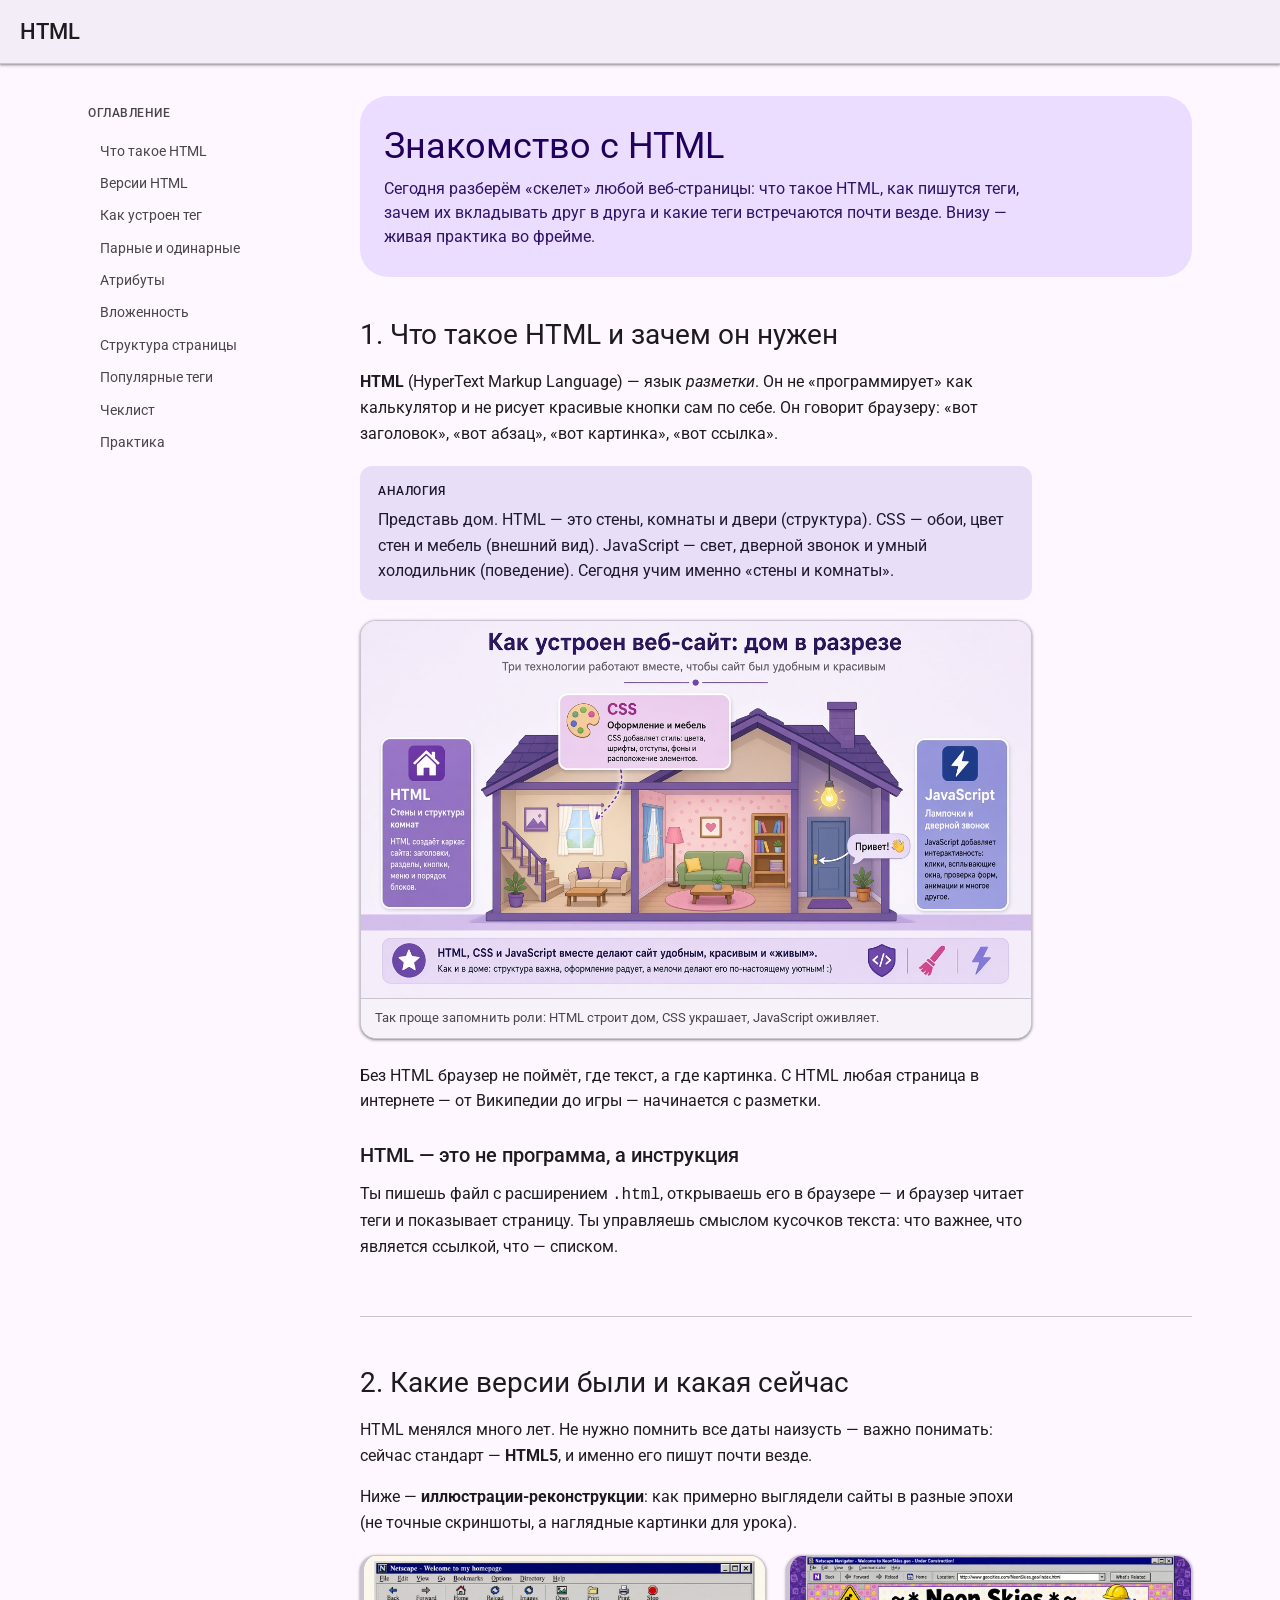
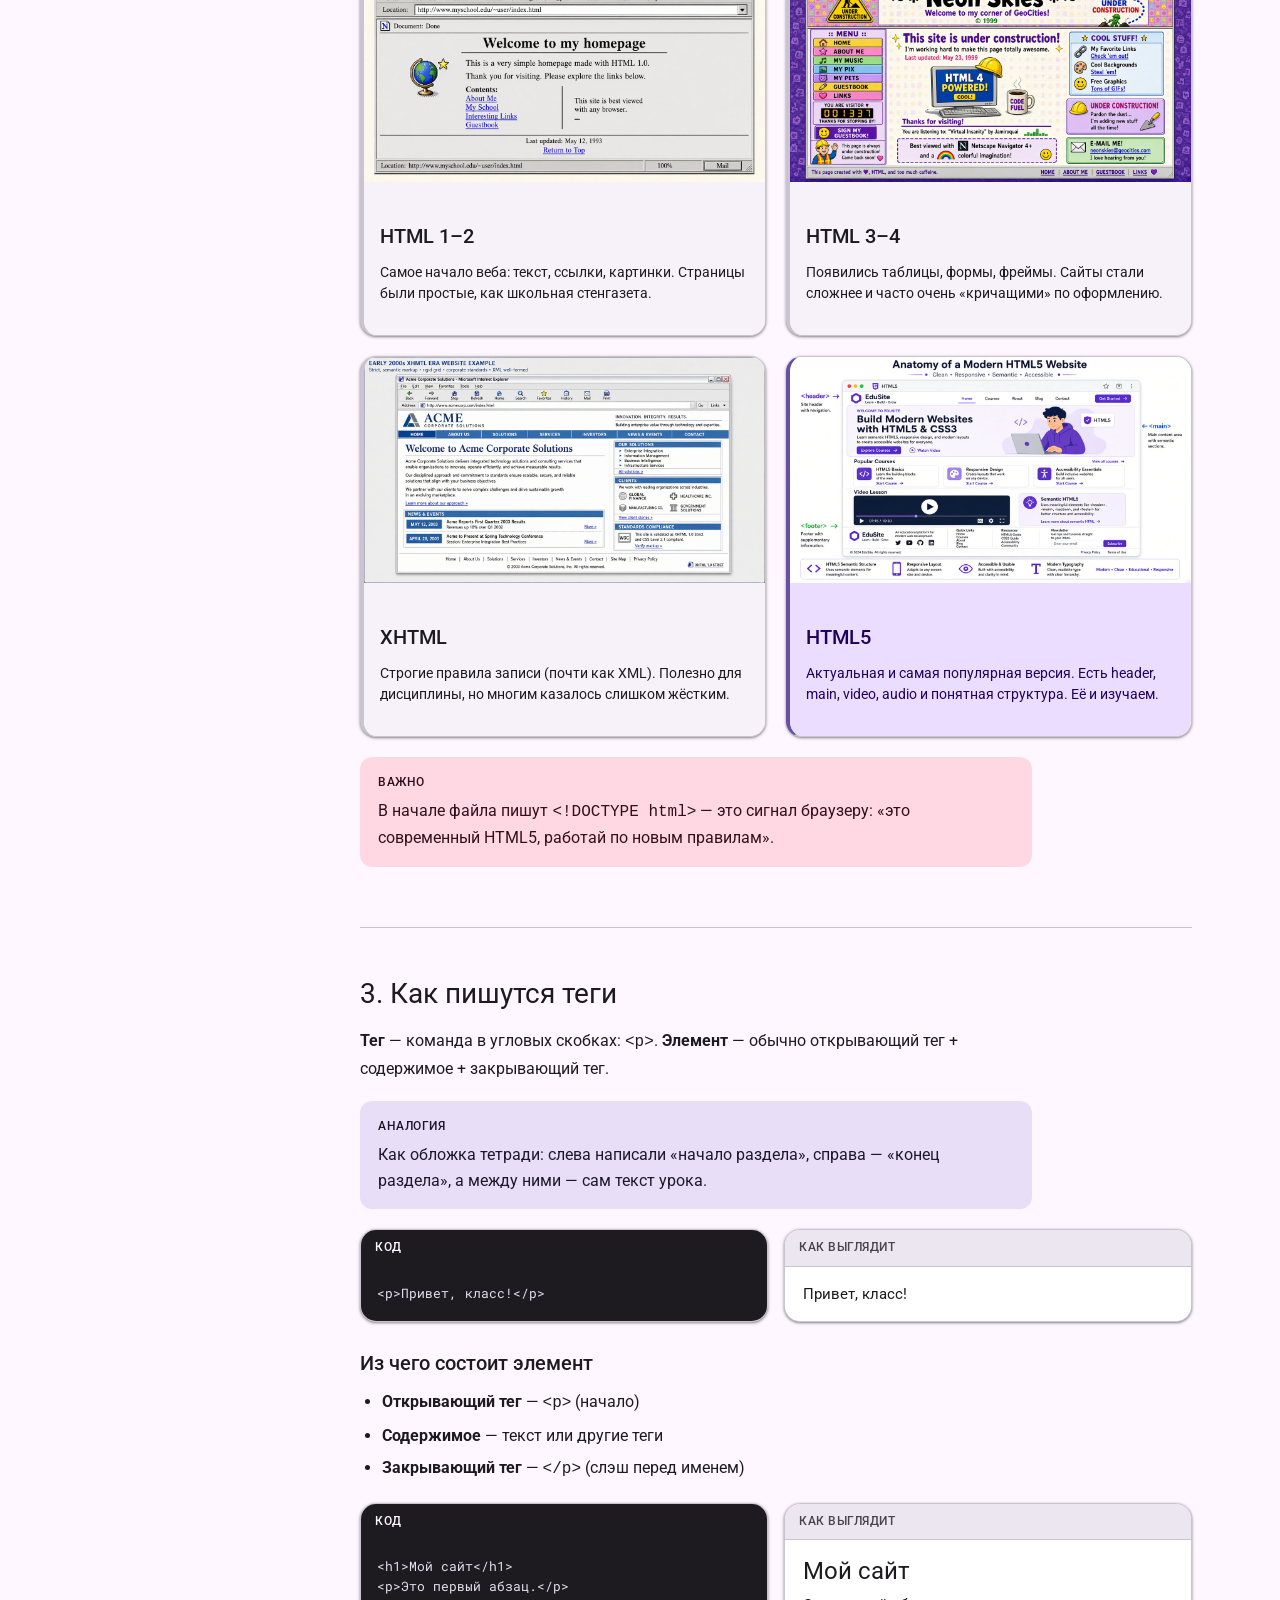
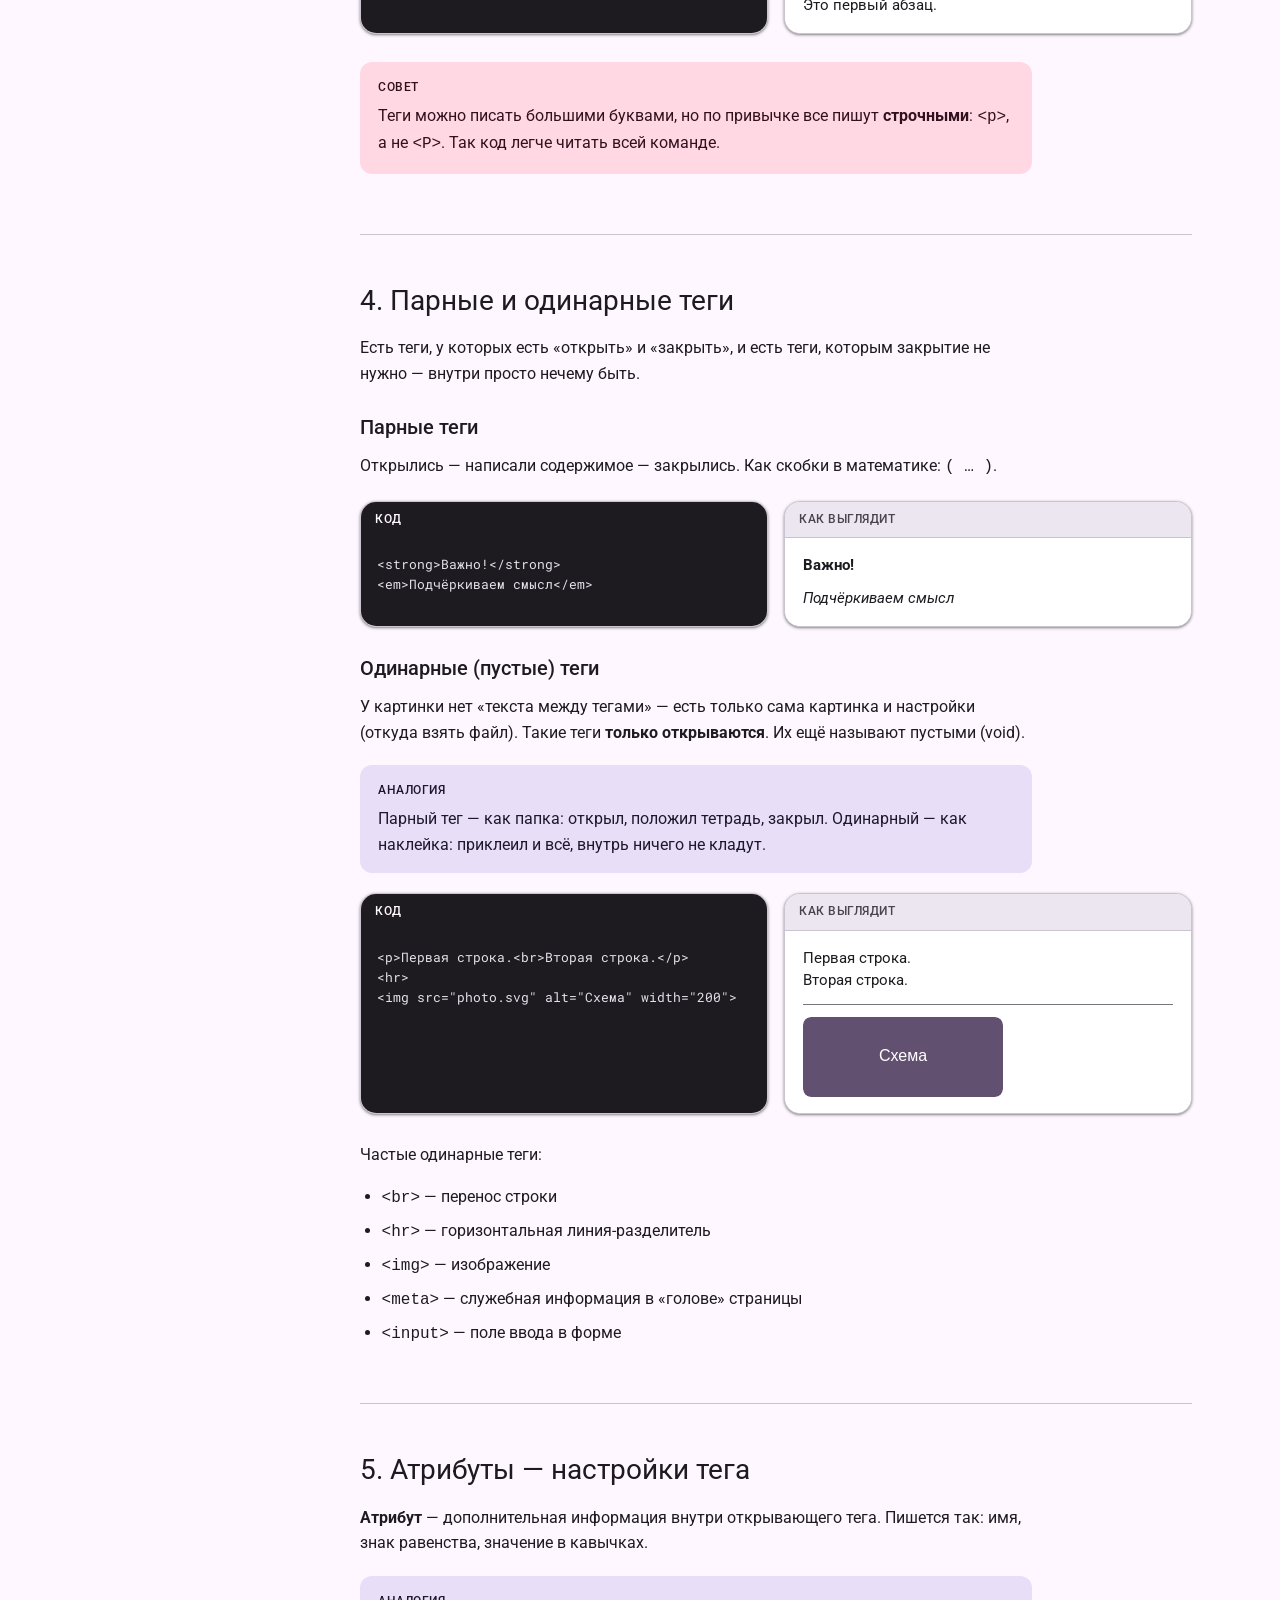
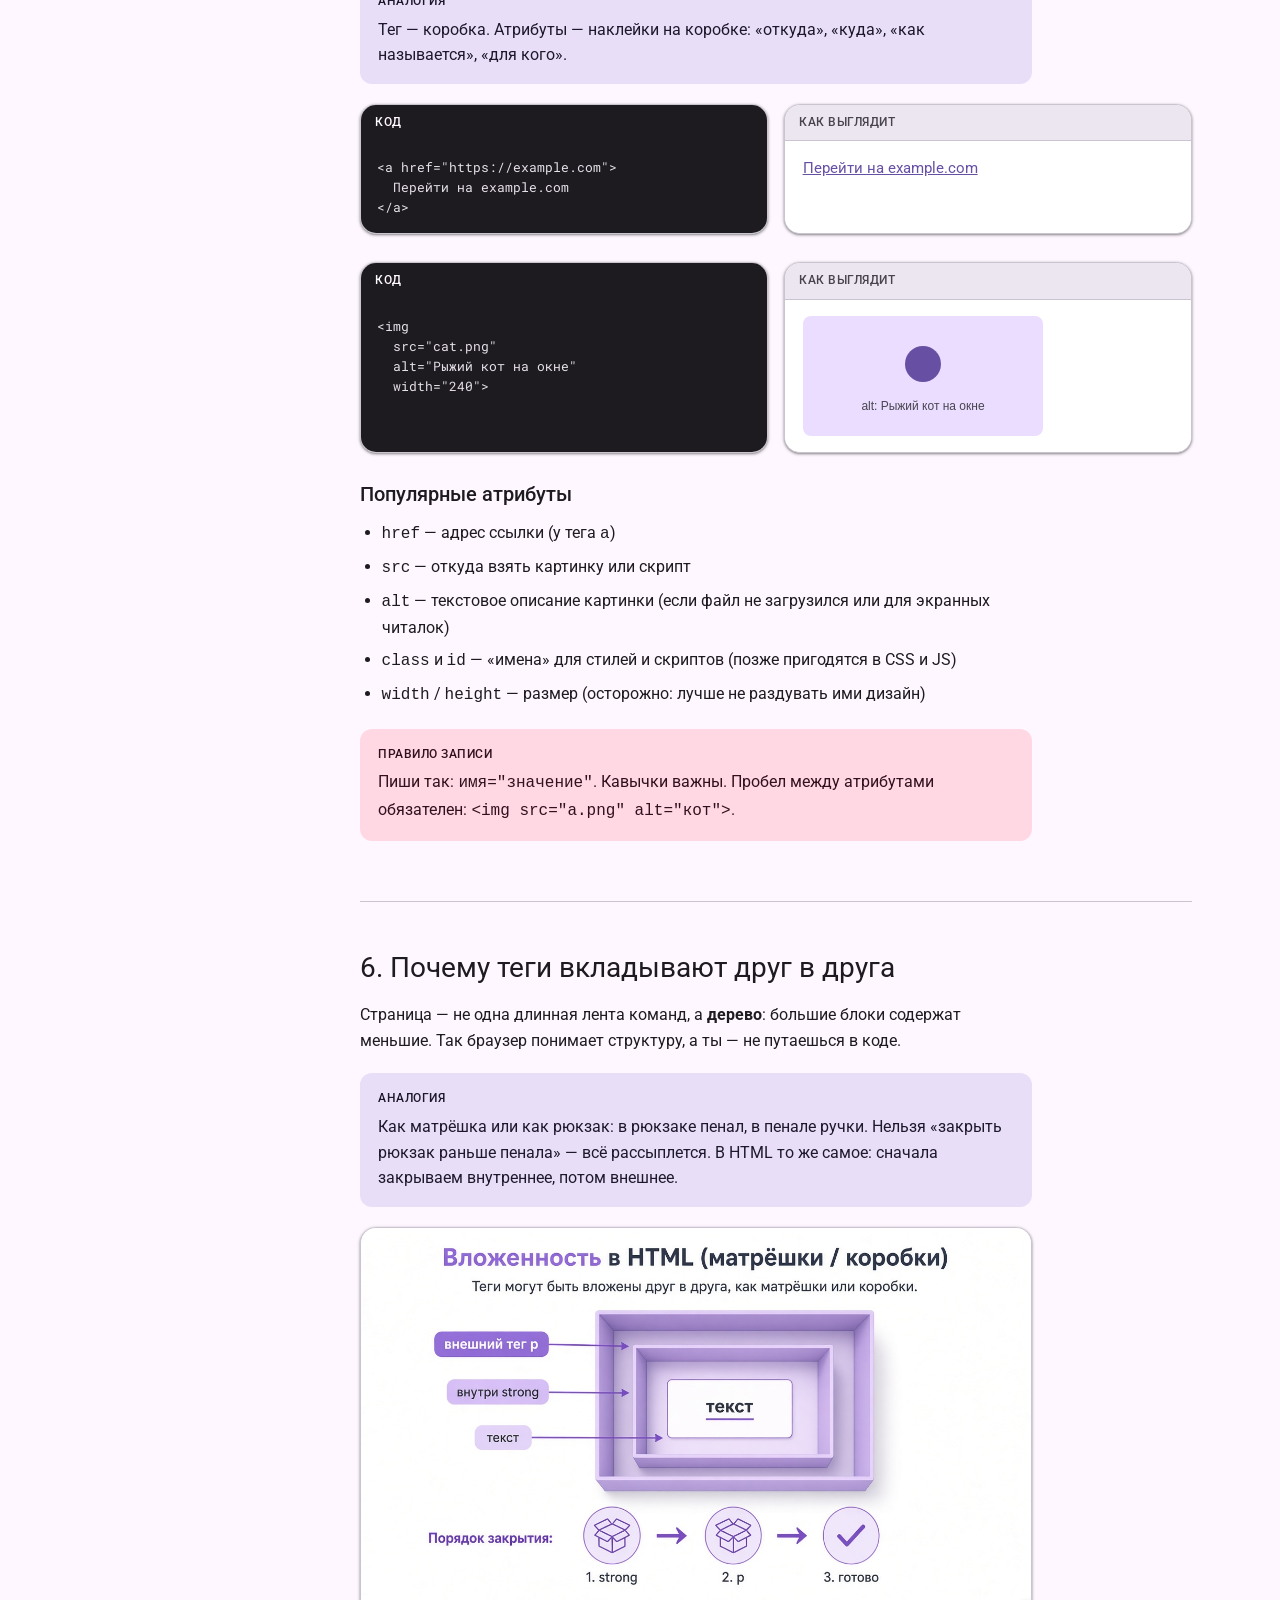
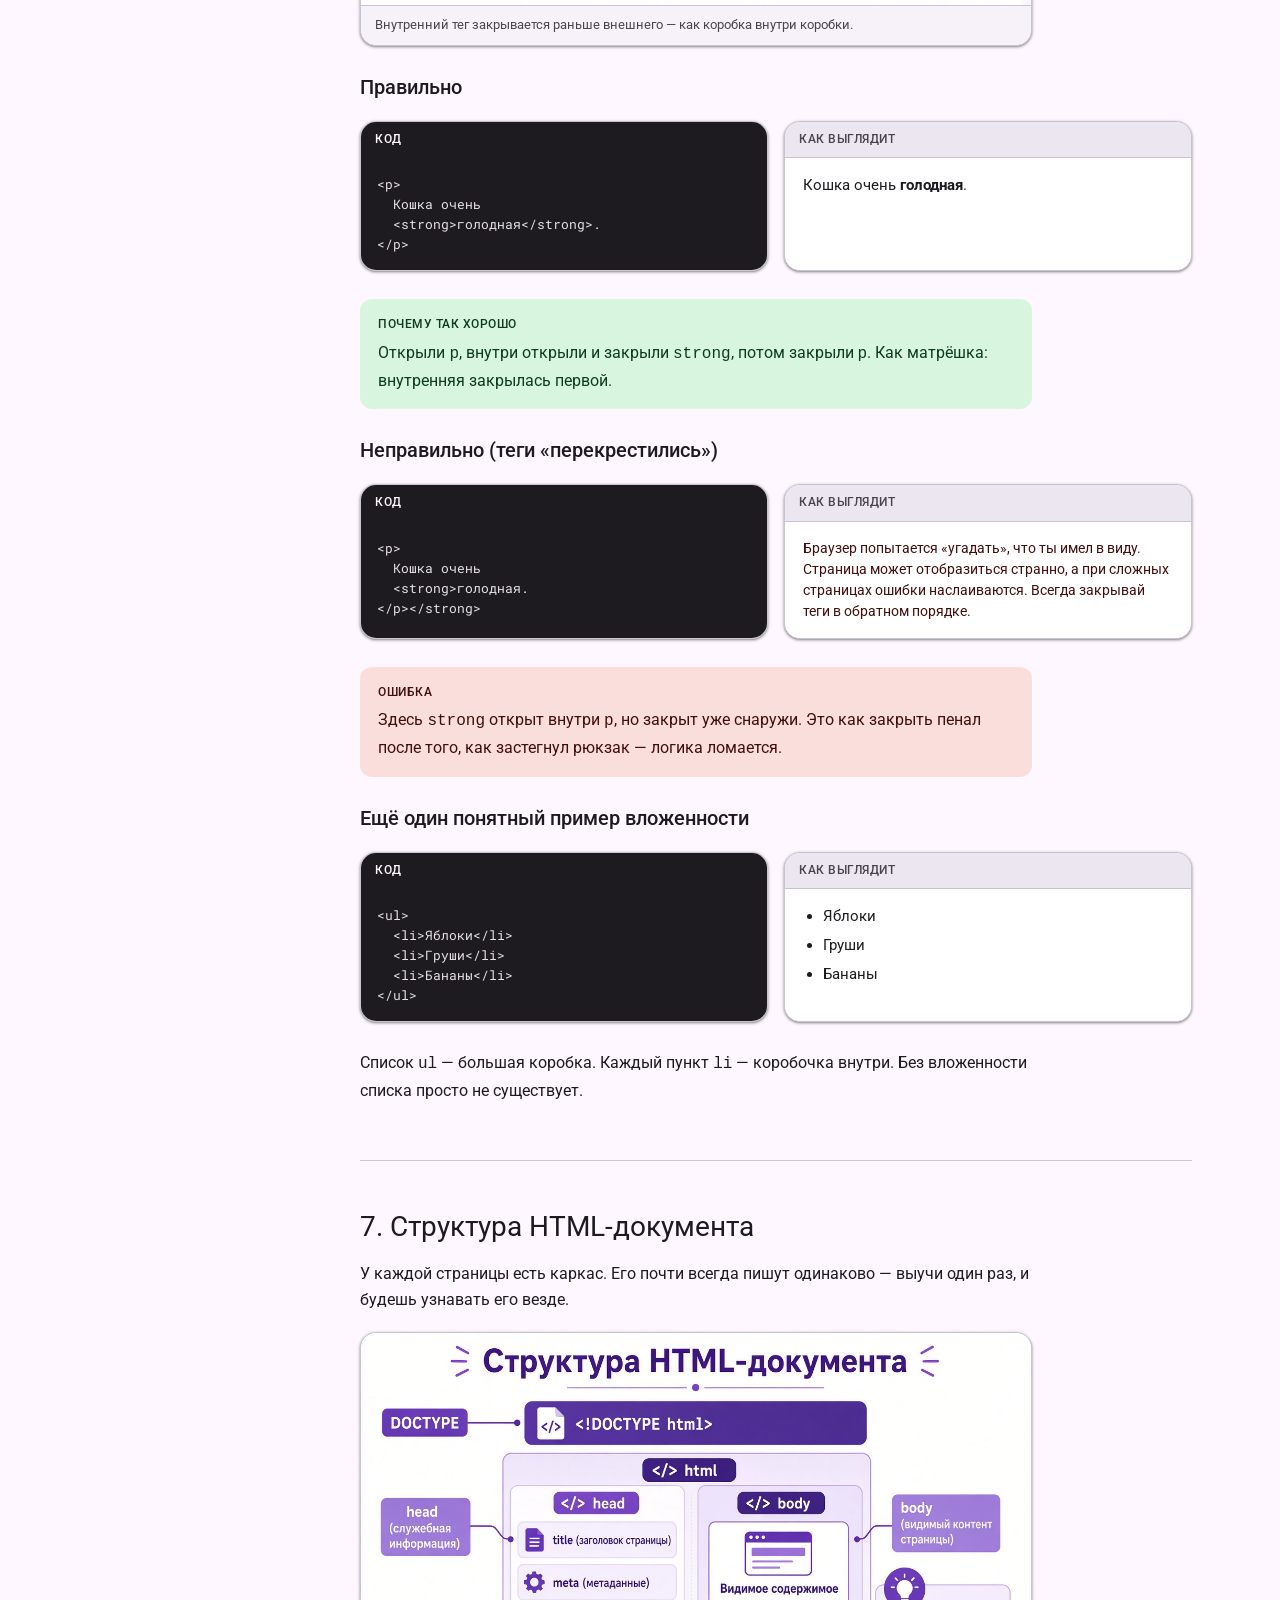
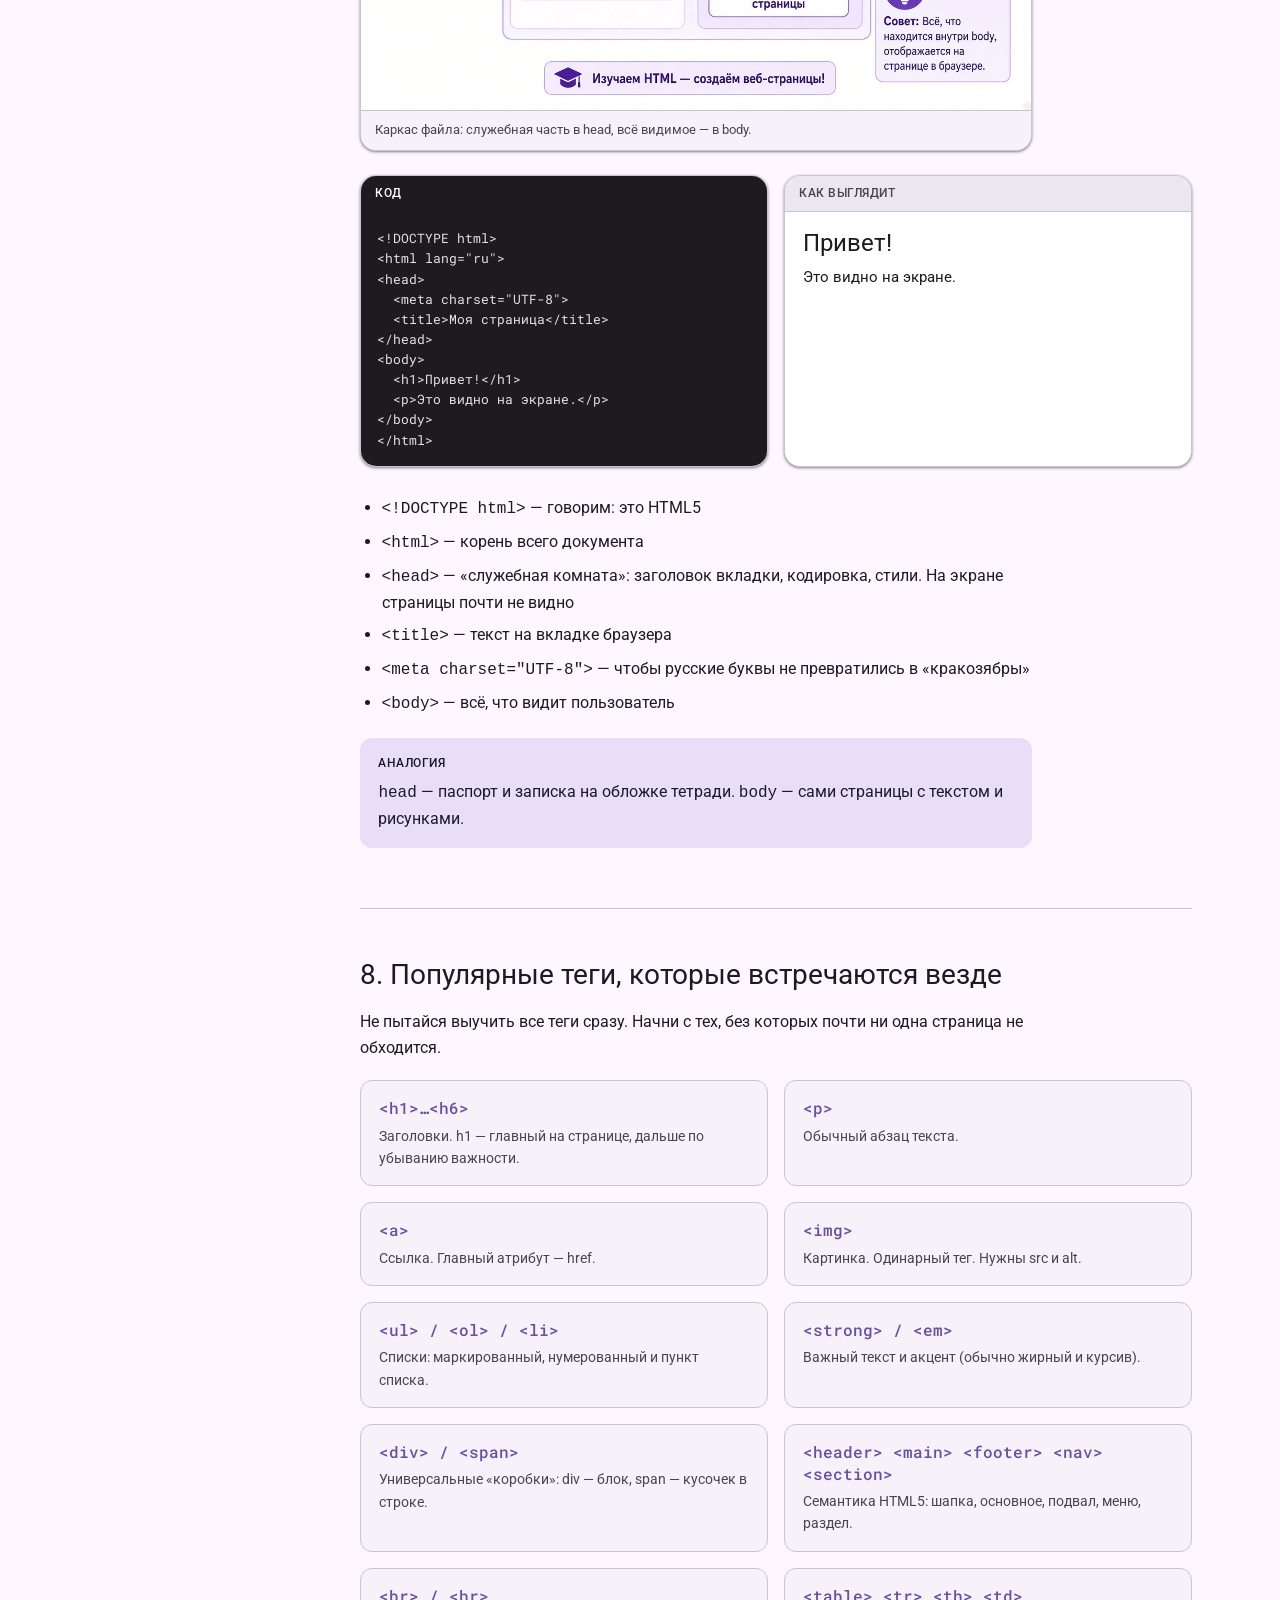
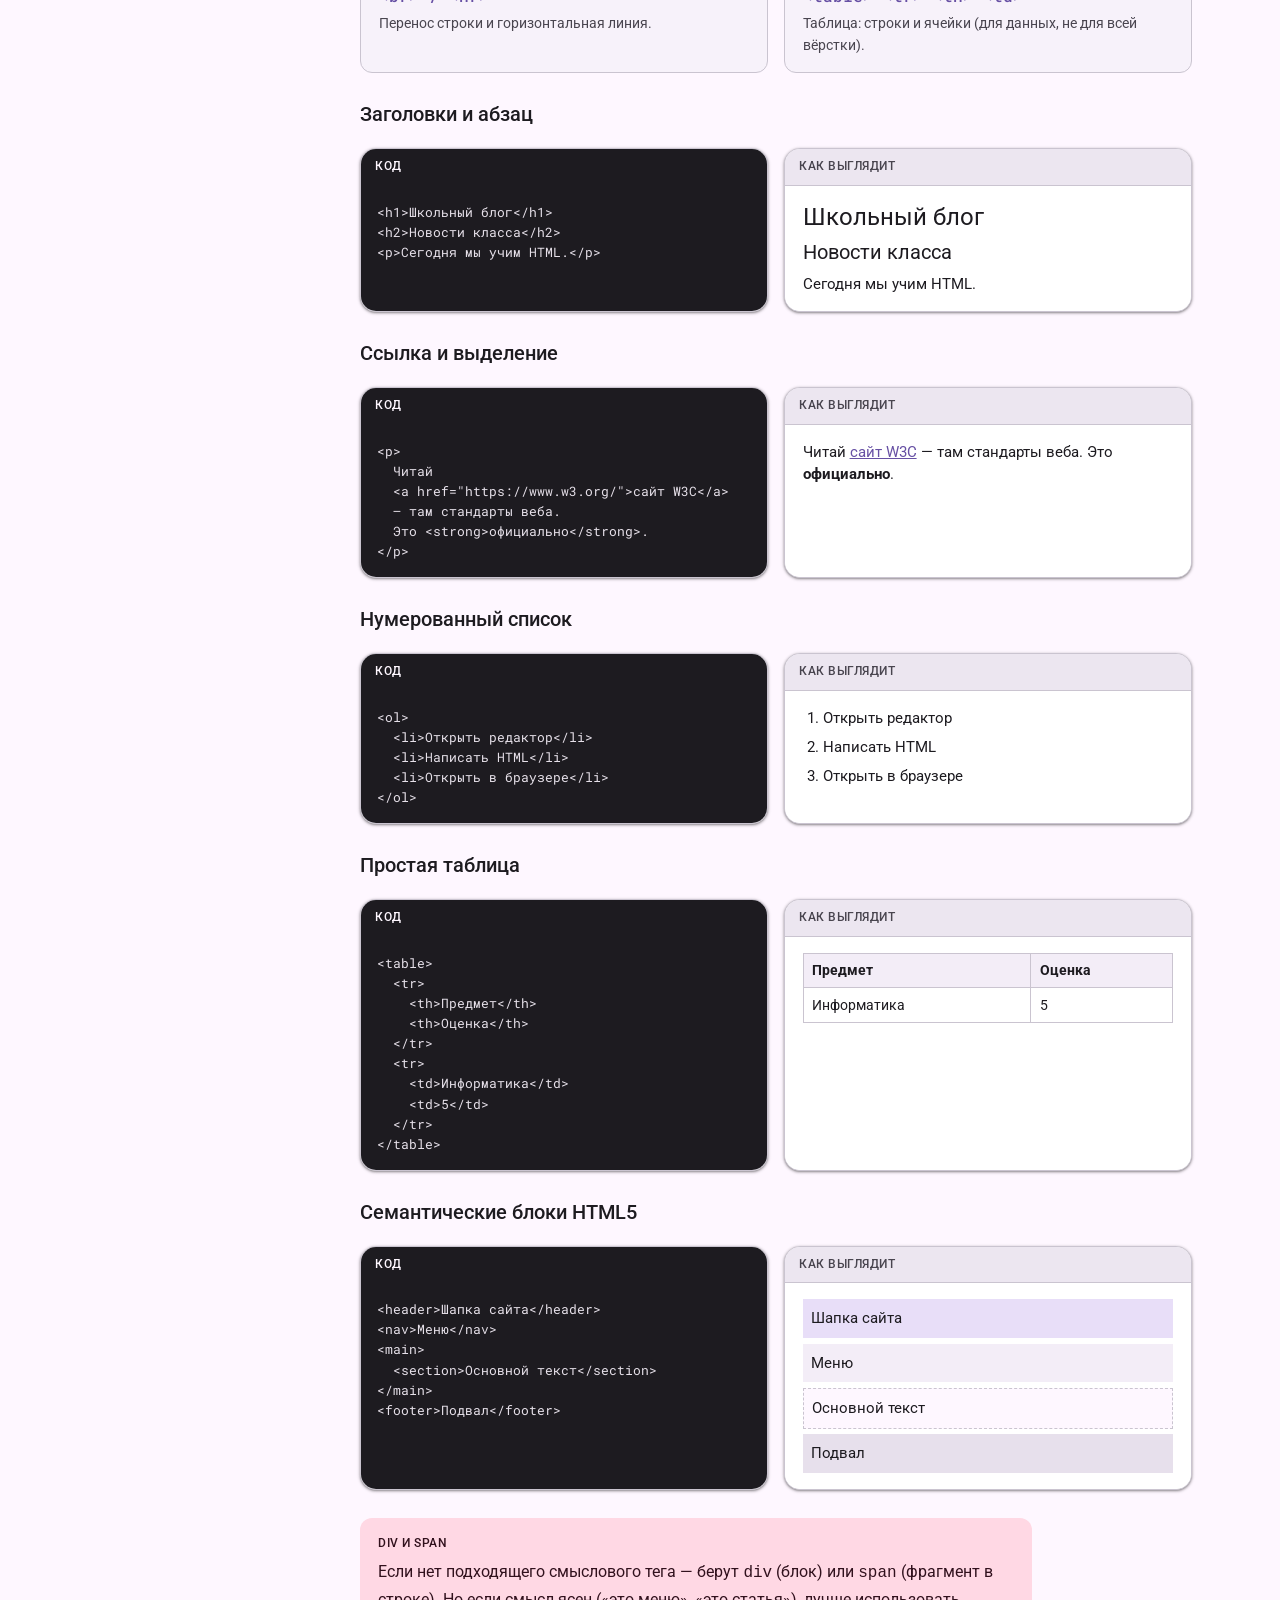
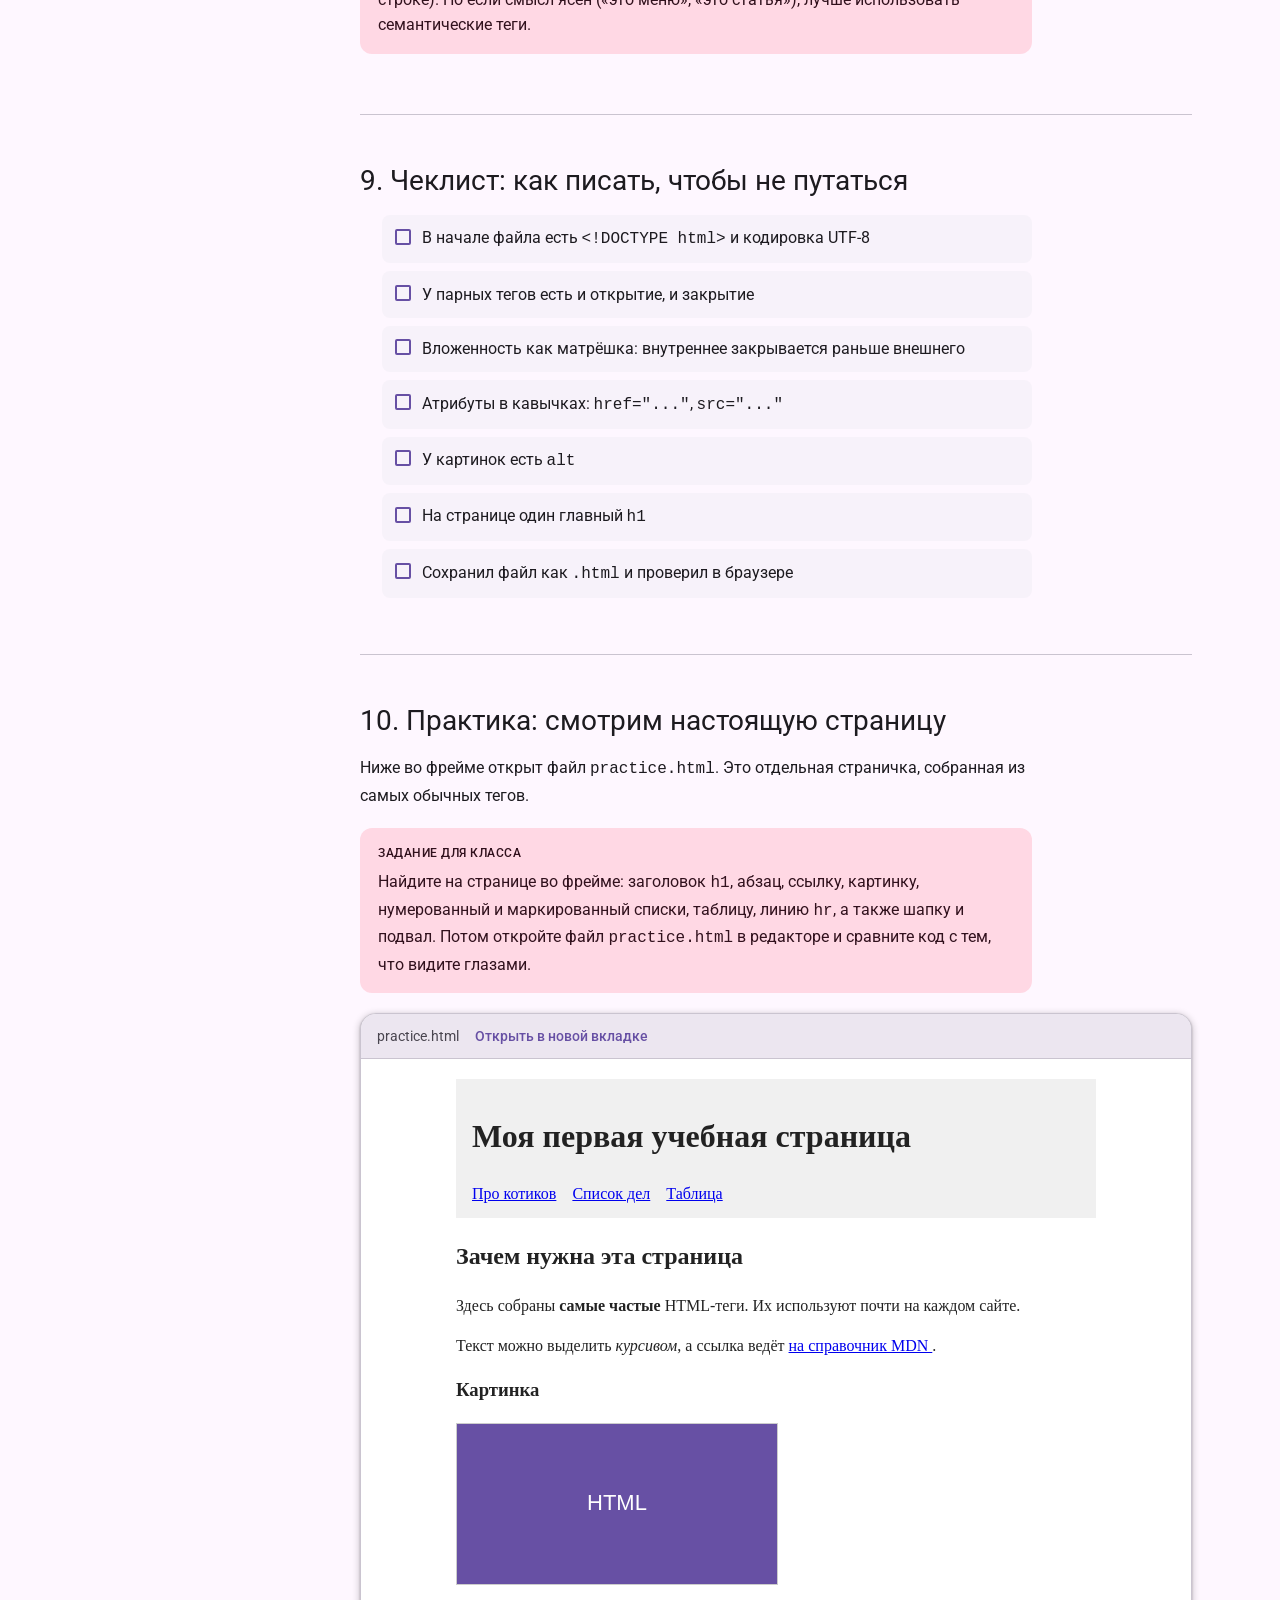
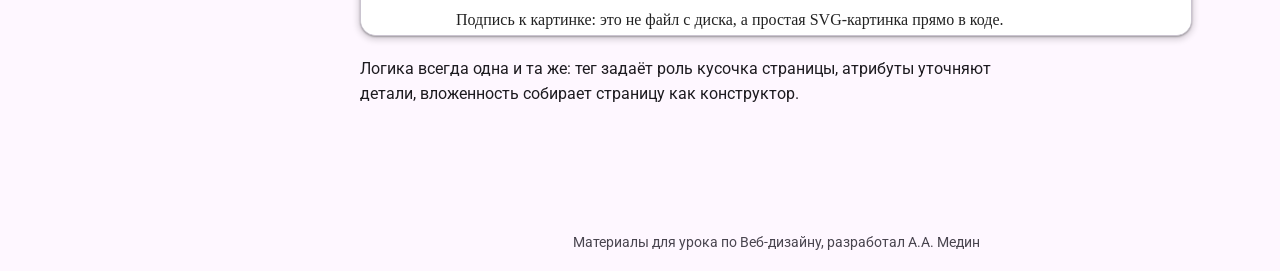
==== index.html @ b0cd7d91 "Add files via upload" ====
<!DOCTYPE html>
<html lang="ru">
<head>
  <meta charset="UTF-8">
  <meta name="viewport" content="width=device-width, initial-scale=1.0">
  <title>Знакомство с HTML — учебный урок</title>
  <link rel="preconnect" href="https://fonts.googleapis.com">
  <link rel="preconnect" href="https://fonts.gstatic.com" crossorigin>
  <link href="https://fonts.googleapis.com/css2?family=Roboto:wght@400;500;700&family=Roboto+Mono:wght@400;500&display=swap" rel="stylesheet">
  <link rel="stylesheet" href="styles.css">
</head>
<body>
  <header class="top-bar">
    <a class="top-bar__brand" href="#top">HTML</a>
    <button type="button" class="toc-toggle" id="toc-toggle" aria-expanded="false" aria-controls="toc">
      Оглавление
    </button>
  </header>

  <div class="layout" id="top">
    <aside class="toc" id="toc">
      <p class="toc__title">Оглавление</p>
      <nav aria-label="Разделы урока">
        <ul>
          <li><a href="#что-такое">Что такое HTML</a></li>
          <li><a href="#версии">Версии HTML</a></li>
          <li><a href="#анатомия">Как устроен тег</a></li>
          <li><a href="#парные">Парные и одинарные</a></li>
          <li><a href="#атрибуты">Атрибуты</a></li>
          <li><a href="#вложенность">Вложенность</a></li>
          <li><a href="#структура">Структура страницы</a></li>
          <li><a href="#популярные">Популярные теги</a></li>
          <li><a href="#чеклист">Чеклист</a></li>
          <li><a href="#практика">Практика</a></li>
        </ul>
      </nav>
    </aside>

    <main class="content">
      <div class="hero">
        <h1>Знакомство с HTML</h1>
        <p>
          Сегодня разберём «скелет» любой веб-страницы: что такое HTML,
          как пишутся теги, зачем их вкладывать друг в друга и какие теги
          встречаются почти везде. Внизу — живая практика во фрейме.
        </p>
      </div>

      <!-- 1. Что такое HTML -->
      <section class="section" id="что-такое">
        <h2>1. Что такое HTML и зачем он нужен</h2>
        <p>
          <strong>HTML</strong> (HyperText Markup Language) — язык
          <em>разметки</em>. Он не «программирует» как калькулятор и не
          рисует красивые кнопки сам по себе. Он говорит браузеру:
          «вот заголовок», «вот абзац», «вот картинка», «вот ссылка».
        </p>

        <div class="callout callout--analogy">
          <span class="callout__label">Аналогия</span>
          <p>
            Представь дом. HTML — это стены, комнаты и двери (структура).
            CSS — обои, цвет стен и мебель (внешний вид).
            JavaScript — свет, дверной звонок и умный холодильник (поведение).
            Сегодня учим именно «стены и комнаты».
          </p>
        </div>

        <figure class="lesson-figure">
          <img src="images/analogy-house.jpg" alt="Схема дома: HTML — стены и комнаты, CSS — обои и мебель, JavaScript — свет и звонок" width="960" height="540" loading="lazy">
          <figcaption>Так проще запомнить роли: HTML строит дом, CSS украшает, JavaScript оживляет.</figcaption>
        </figure>

        <p>Без HTML браузер не поймёт, где текст, а где картинка. С HTML любая страница в интернете — от Википедии до игры — начинается с разметки.</p>

        <h3>HTML — это не программа, а инструкция</h3>
        <p>
          Ты пишешь файл с расширением <code>.html</code>, открываешь его в браузере —
          и браузер читает теги и показывает страницу. Ты управляешь смыслом
          кусочков текста: что важнее, что является ссылкой, что — списком.
        </p>
      </section>

      <!-- 2. Версии -->
      <section class="section" id="версии">
        <h2>2. Какие версии были и какая сейчас</h2>
        <p>
          HTML менялся много лет. Не нужно помнить все даты наизусть —
          важно понимать: сейчас стандарт — <strong>HTML5</strong>,
          и именно его пишут почти везде.
        </p>

        <p>Ниже — <strong>иллюстрации-реконструкции</strong>: как примерно выглядели сайты в разные эпохи (не точные скриншоты, а наглядные картинки для урока).</p>

        <div class="versions">
          <article class="version">
            <img class="version__media" src="images/html-era-1.jpg" alt="Иллюстрация раннего сайта эпохи HTML 1–2: простой текст, синие ссылки, серый фон" width="960" height="540" loading="lazy">
            <div class="version__body">
              <h3 class="version__name">HTML 1–2</h3>
              <p class="version__desc">Самое начало веба: текст, ссылки, картинки. Страницы были простые, как школьная стенгазета.</p>
            </div>
          </article>
          <article class="version">
            <img class="version__media" src="images/html-era-4.jpg" alt="Иллюстрация пёстрого сайта эпохи HTML 3–4: таблицы, яркие цвета, меню слева" width="960" height="540" loading="lazy">
            <div class="version__body">
              <h3 class="version__name">HTML 3–4</h3>
              <p class="version__desc">Появились таблицы, формы, фреймы. Сайты стали сложнее и часто очень «кричащими» по оформлению.</p>
            </div>
          </article>
          <article class="version">
            <img class="version__media" src="images/html-era-xhtml.jpg" alt="Иллюстрация строгого корпоративного сайта эпохи XHTML: синий и серый, ровная сетка" width="960" height="540" loading="lazy">
            <div class="version__body">
              <h3 class="version__name">XHTML</h3>
              <p class="version__desc">Строгие правила записи (почти как XML). Полезно для дисциплины, но многим казалось слишком жёстким.</p>
            </div>
          </article>
          <article class="version version--current">
            <img class="version__media" src="images/html-era-5.jpg" alt="Иллюстрация современного сайта HTML5: шапка, блоки, карточки, аккуратный дизайн" width="960" height="540" loading="lazy">
            <div class="version__body">
              <h3 class="version__name">HTML5</h3>
              <p class="version__desc">Актуальная и самая популярная версия. Есть header, main, video, audio и понятная структура. Её и изучаем.</p>
            </div>
          </article>
        </div>

        <div class="callout callout--tip">
          <span class="callout__label">Важно</span>
          <p>
            В начале файла пишут <code>&lt;!DOCTYPE html&gt;</code> —
            это сигнал браузеру: «это современный HTML5, работай по новым правилам».
          </p>
        </div>
      </section>

      <!-- 3. Анатомия -->
      <section class="section" id="анатомия">
        <h2>3. Как пишутся теги</h2>
        <p>
          <strong>Тег</strong> — команда в угловых скобках: <code>&lt;p&gt;</code>.
          <strong>Элемент</strong> — обычно открывающий тег + содержимое + закрывающий тег.
        </p>

        <div class="callout callout--analogy">
          <span class="callout__label">Аналогия</span>
          <p>
            Как обложка тетради: слева написали «начало раздела», справа —
            «конец раздела», а между ними — сам текст урока.
          </p>
        </div>

        <div class="example">
          <div class="example__code">
            <span class="example__label">Код</span>
            <pre><code>&lt;p&gt;Привет, класс!&lt;/p&gt;</code></pre>
          </div>
          <div class="example__preview">
            <span class="example__label">Как выглядит</span>
            <div class="example__preview-body">
              <p>Привет, класс!</p>
            </div>
          </div>
        </div>

        <h3>Из чего состоит элемент</h3>
        <ul>
          <li><strong>Открывающий тег</strong> — <code>&lt;p&gt;</code> (начало)</li>
          <li><strong>Содержимое</strong> — текст или другие теги</li>
          <li><strong>Закрывающий тег</strong> — <code>&lt;/p&gt;</code> (слэш перед именем)</li>
        </ul>

        <div class="example">
          <div class="example__code">
            <span class="example__label">Код</span>
            <pre><code>&lt;h1&gt;Мой сайт&lt;/h1&gt;
&lt;p&gt;Это первый абзац.&lt;/p&gt;</code></pre>
          </div>
          <div class="example__preview">
            <span class="example__label">Как выглядит</span>
            <div class="example__preview-body">
              <h1>Мой сайт</h1>
              <p>Это первый абзац.</p>
            </div>
          </div>
        </div>

        <div class="callout callout--tip">
          <span class="callout__label">Совет</span>
          <p>
            Теги можно писать большими буквами, но по привычке все пишут
            <strong>строчными</strong>: <code>&lt;p&gt;</code>, а не <code>&lt;P&gt;</code>.
            Так код легче читать всей команде.
          </p>
        </div>
      </section>

      <!-- 4. Парные и одинарные -->
      <section class="section" id="парные">
        <h2>4. Парные и одинарные теги</h2>
        <p>
          Есть теги, у которых есть «открыть» и «закрыть», и есть теги,
          которым закрытие не нужно — внутри просто нечему быть.
        </p>

        <h3>Парные теги</h3>
        <p>
          Открылись — написали содержимое — закрылись. Как скобки в математике:
          <code>( … )</code>.
        </p>

        <div class="example">
          <div class="example__code">
            <span class="example__label">Код</span>
            <pre><code>&lt;strong&gt;Важно!&lt;/strong&gt;
&lt;em&gt;Подчёркиваем смысл&lt;/em&gt;</code></pre>
          </div>
          <div class="example__preview">
            <span class="example__label">Как выглядит</span>
            <div class="example__preview-body">
              <p><strong>Важно!</strong></p>
              <p><em>Подчёркиваем смысл</em></p>
            </div>
          </div>
        </div>

        <h3>Одинарные (пустые) теги</h3>
        <p>
          У картинки нет «текста между тегами» — есть только сама картинка
          и настройки (откуда взять файл). Такие теги <strong>только открываются</strong>.
          Их ещё называют пустыми (void).
        </p>

        <div class="callout callout--analogy">
          <span class="callout__label">Аналогия</span>
          <p>
            Парный тег — как папка: открыл, положил тетрадь, закрыл.
            Одинарный — как наклейка: приклеил и всё, внутрь ничего не кладут.
          </p>
        </div>

        <div class="example">
          <div class="example__code">
            <span class="example__label">Код</span>
            <pre><code>&lt;p&gt;Первая строка.&lt;br&gt;Вторая строка.&lt;/p&gt;
&lt;hr&gt;
&lt;img src="photo.svg" alt="Схема" width="200"&gt;</code></pre>
          </div>
          <div class="example__preview">
            <span class="example__label">Как выглядит</span>
            <div class="example__preview-body">
              <p>Первая строка.<br>Вторая строка.</p>
              <hr>
              <img
                src="data:image/svg+xml,%3Csvg xmlns='http://www.w3.org/2000/svg' width='200' height='80'%3E%3Crect fill='%23625071' width='200' height='80' rx='8'/%3E%3Ctext x='50%25' y='50%25' fill='white' font-family='sans-serif' font-size='16' text-anchor='middle' dominant-baseline='middle'%3EСхема%3C/text%3E%3C/svg%3E"
                width="200"
                height="80"
                alt="Схема">
            </div>
          </div>
        </div>

        <p>Частые одинарные теги:</p>
        <ul>
          <li><code>&lt;br&gt;</code> — перенос строки</li>
          <li><code>&lt;hr&gt;</code> — горизонтальная линия-разделитель</li>
          <li><code>&lt;img&gt;</code> — изображение</li>
          <li><code>&lt;meta&gt;</code> — служебная информация в «голове» страницы</li>
          <li><code>&lt;input&gt;</code> — поле ввода в форме</li>
        </ul>
      </section>

      <!-- 5. Атрибуты -->
      <section class="section" id="атрибуты">
        <h2>5. Атрибуты — настройки тега</h2>
        <p>
          <strong>Атрибут</strong> — дополнительная информация внутри открывающего тега.
          Пишется так: имя, знак равенства, значение в кавычках.
        </p>

        <div class="callout callout--analogy">
          <span class="callout__label">Аналогия</span>
          <p>
            Тег — коробка. Атрибуты — наклейки на коробке:
            «откуда», «куда», «как называется», «для кого».
          </p>
        </div>

        <div class="example">
          <div class="example__code">
            <span class="example__label">Код</span>
            <pre><code>&lt;a href="https://example.com"&gt;
  Перейти на example.com
&lt;/a&gt;</code></pre>
          </div>
          <div class="example__preview">
            <span class="example__label">Как выглядит</span>
            <div class="example__preview-body">
              <p><a href="https://example.com" target="_blank" rel="noopener">Перейти на example.com</a></p>
            </div>
          </div>
        </div>

        <div class="example">
          <div class="example__code">
            <span class="example__label">Код</span>
            <pre><code>&lt;img
  src="cat.png"
  alt="Рыжий кот на окне"
  width="240"&gt;</code></pre>
          </div>
          <div class="example__preview">
            <span class="example__label">Как выглядит</span>
            <div class="example__preview-body">
              <img
                src="data:image/svg+xml,%3Csvg xmlns='http://www.w3.org/2000/svg' width='240' height='120'%3E%3Crect fill='%23eaddff' width='240' height='120'/%3E%3Ccircle cx='120' cy='48' r='18' fill='%236750a4'/%3E%3Ctext x='50%25' y='78%25' fill='%2349454f' font-family='sans-serif' font-size='12' text-anchor='middle'%3Ealt: Рыжий кот на окне%3C/text%3E%3C/svg%3E"
                width="240"
                height="120"
                alt="Рыжий кот на окне">
            </div>
          </div>
        </div>

        <h3>Популярные атрибуты</h3>
        <ul>
          <li><code>href</code> — адрес ссылки (у тега <code>a</code>)</li>
          <li><code>src</code> — откуда взять картинку или скрипт</li>
          <li><code>alt</code> — текстовое описание картинки (если файл не загрузился или для экранных читалок)</li>
          <li><code>class</code> и <code>id</code> — «имена» для стилей и скриптов (позже пригодятся в CSS и JS)</li>
          <li><code>width</code> / <code>height</code> — размер (осторожно: лучше не раздувать ими дизайн)</li>
        </ul>

        <div class="callout callout--tip">
          <span class="callout__label">Правило записи</span>
          <p>
            Пиши так: <code>имя="значение"</code>. Кавычки важны.
            Пробел между атрибутами обязателен:
            <code>&lt;img src="a.png" alt="кот"&gt;</code>.
          </p>
        </div>
      </section>

      <!-- 6. Вложенность -->
      <section class="section" id="вложенность">
        <h2>6. Почему теги вкладывают друг в друга</h2>
        <p>
          Страница — не одна длинная лента команд, а <strong>дерево</strong>:
          большие блоки содержат меньшие. Так браузер понимает структуру,
          а ты — не путаешься в коде.
        </p>

        <div class="callout callout--analogy">
          <span class="callout__label">Аналогия</span>
          <p>
            Как матрёшка или как рюкзак: в рюкзаке пенал, в пенале ручки.
            Нельзя «закрыть рюкзак раньше пенала» — всё рассыплется.
            В HTML то же самое: сначала закрываем внутреннее, потом внешнее.
          </p>
        </div>

        <figure class="lesson-figure">
          <img src="images/analogy-nesting.jpg" alt="Схема вложенных коробок: снаружи тег p, внутри strong, ещё глубже текст" width="960" height="540" loading="lazy">
          <figcaption>Внутренний тег закрывается раньше внешнего — как коробка внутри коробки.</figcaption>
        </figure>

        <h3>Правильно</h3>
        <div class="example">
          <div class="example__code">
            <span class="example__label">Код</span>
            <pre><code>&lt;p&gt;
  Кошка очень
  &lt;strong&gt;голодная&lt;/strong&gt;.
&lt;/p&gt;</code></pre>
          </div>
          <div class="example__preview">
            <span class="example__label">Как выглядит</span>
            <div class="example__preview-body">
              <p>Кошка очень <strong>голодная</strong>.</p>
            </div>
          </div>
        </div>

        <div class="callout callout--ok">
          <span class="callout__label">Почему так хорошо</span>
          <p>
            Открыли <code>p</code>, внутри открыли и закрыли <code>strong</code>,
            потом закрыли <code>p</code>. Как матрёшка: внутренняя закрылась первой.
          </p>
        </div>

        <h3>Неправильно (теги «перекрестились»)</h3>
        <div class="example">
          <div class="example__code">
            <span class="example__label">Код</span>
            <pre><code>&lt;p&gt;
  Кошка очень
  &lt;strong&gt;голодная.
&lt;/p&gt;&lt;/strong&gt;</code></pre>
          </div>
          <div class="example__preview">
            <span class="example__label">Как выглядит</span>
            <div class="example__preview-body">
              <p class="example__note">
                Браузер попытается «угадать», что ты имел в виду.
                Страница может отобразиться странно, а при сложных страницах
                ошибки наслаиваются. Всегда закрывай теги в обратном порядке.
              </p>
            </div>
          </div>
        </div>

        <div class="callout callout--bad">
          <span class="callout__label">Ошибка</span>
          <p>
            Здесь <code>strong</code> открыт внутри <code>p</code>, но закрыт уже снаружи.
            Это как закрыть пенал после того, как застегнул рюкзак — логика ломается.
          </p>
        </div>

        <h3>Ещё один понятный пример вложенности</h3>
        <div class="example">
          <div class="example__code">
            <span class="example__label">Код</span>
            <pre><code>&lt;ul&gt;
  &lt;li&gt;Яблоки&lt;/li&gt;
  &lt;li&gt;Груши&lt;/li&gt;
  &lt;li&gt;Бананы&lt;/li&gt;
&lt;/ul&gt;</code></pre>
          </div>
          <div class="example__preview">
            <span class="example__label">Как выглядит</span>
            <div class="example__preview-body">
              <ul>
                <li>Яблоки</li>
                <li>Груши</li>
                <li>Бананы</li>
              </ul>
            </div>
          </div>
        </div>

        <p>
          Список <code>ul</code> — большая коробка. Каждый пункт <code>li</code> —
          коробочка внутри. Без вложенности списка просто не существует.
        </p>
      </section>

      <!-- 7. Структура -->
      <section class="section" id="структура">
        <h2>7. Структура HTML-документа</h2>
        <p>
          У каждой страницы есть каркас. Его почти всегда пишут одинаково —
          выучи один раз, и будешь узнавать его везде.
        </p>

        <figure class="lesson-figure">
          <img src="images/doc-structure.jpg" alt="Схема структуры HTML-документа: html, внутри head и body, в head — title и meta" width="960" height="540" loading="lazy">
          <figcaption>Каркас файла: служебная часть в head, всё видимое — в body.</figcaption>
        </figure>

        <div class="example">
          <div class="example__code">
            <span class="example__label">Код</span>
            <pre><code>&lt;!DOCTYPE html&gt;
&lt;html lang="ru"&gt;
&lt;head&gt;
  &lt;meta charset="UTF-8"&gt;
  &lt;title&gt;Моя страница&lt;/title&gt;
&lt;/head&gt;
&lt;body&gt;
  &lt;h1&gt;Привет!&lt;/h1&gt;
  &lt;p&gt;Это видно на экране.&lt;/p&gt;
&lt;/body&gt;
&lt;/html&gt;</code></pre>
          </div>
          <div class="example__preview">
            <span class="example__label">Как выглядит</span>
            <div class="example__preview-body">
              <h1>Привет!</h1>
              <p>Это видно на экране.</p>
            </div>
          </div>
        </div>

        <ul>
          <li><code>&lt;!DOCTYPE html&gt;</code> — говорим: это HTML5</li>
          <li><code>&lt;html&gt;</code> — корень всего документа</li>
          <li><code>&lt;head&gt;</code> — «служебная комната»: заголовок вкладки, кодировка, стили. На экране страницы почти не видно</li>
          <li><code>&lt;title&gt;</code> — текст на вкладке браузера</li>
          <li><code>&lt;meta charset="UTF-8"&gt;</code> — чтобы русские буквы не превратились в «кракозябры»</li>
          <li><code>&lt;body&gt;</code> — всё, что видит пользователь</li>
        </ul>

        <div class="callout callout--analogy">
          <span class="callout__label">Аналогия</span>
          <p>
            <code>head</code> — паспорт и записка на обложке тетради.
            <code>body</code> — сами страницы с текстом и рисунками.
          </p>
        </div>
      </section>

      <!-- 8. Популярные теги -->
      <section class="section" id="популярные">
        <h2>8. Популярные теги, которые встречаются везде</h2>
        <p>
          Не пытайся выучить все теги сразу. Начни с тех, без которых
          почти ни одна страница не обходится.
        </p>

        <div class="tag-grid">
          <article class="tag-card">
            <h3>&lt;h1&gt;…&lt;h6&gt;</h3>
            <p>Заголовки. h1 — главный на странице, дальше по убыванию важности.</p>
          </article>
          <article class="tag-card">
            <h3>&lt;p&gt;</h3>
            <p>Обычный абзац текста.</p>
          </article>
          <article class="tag-card">
            <h3>&lt;a&gt;</h3>
            <p>Ссылка. Главный атрибут — href.</p>
          </article>
          <article class="tag-card">
            <h3>&lt;img&gt;</h3>
            <p>Картинка. Одинарный тег. Нужны src и alt.</p>
          </article>
          <article class="tag-card">
            <h3>&lt;ul&gt; / &lt;ol&gt; / &lt;li&gt;</h3>
            <p>Списки: маркированный, нумерованный и пункт списка.</p>
          </article>
          <article class="tag-card">
            <h3>&lt;strong&gt; / &lt;em&gt;</h3>
            <p>Важный текст и акцент (обычно жирный и курсив).</p>
          </article>
          <article class="tag-card">
            <h3>&lt;div&gt; / &lt;span&gt;</h3>
            <p>Универсальные «коробки»: div — блок, span — кусочек в строке.</p>
          </article>
          <article class="tag-card">
            <h3>&lt;header&gt; &lt;main&gt; &lt;footer&gt; &lt;nav&gt; &lt;section&gt;</h3>
            <p>Семантика HTML5: шапка, основное, подвал, меню, раздел.</p>
          </article>
          <article class="tag-card">
            <h3>&lt;br&gt; / &lt;hr&gt;</h3>
            <p>Перенос строки и горизонтальная линия.</p>
          </article>
          <article class="tag-card">
            <h3>&lt;table&gt; &lt;tr&gt; &lt;th&gt; &lt;td&gt;</h3>
            <p>Таблица: строки и ячейки (для данных, не для всей вёрстки).</p>
          </article>
        </div>

        <h3>Заголовки и абзац</h3>
        <div class="example">
          <div class="example__code">
            <span class="example__label">Код</span>
            <pre><code>&lt;h1&gt;Школьный блог&lt;/h1&gt;
&lt;h2&gt;Новости класса&lt;/h2&gt;
&lt;p&gt;Сегодня мы учим HTML.&lt;/p&gt;</code></pre>
          </div>
          <div class="example__preview">
            <span class="example__label">Как выглядит</span>
            <div class="example__preview-body">
              <h1>Школьный блог</h1>
              <h2>Новости класса</h2>
              <p>Сегодня мы учим HTML.</p>
            </div>
          </div>
        </div>

        <h3>Ссылка и выделение</h3>
        <div class="example">
          <div class="example__code">
            <span class="example__label">Код</span>
            <pre><code>&lt;p&gt;
  Читай
  &lt;a href="https://www.w3.org/"&gt;сайт W3C&lt;/a&gt;
  — там стандарты веба.
  Это &lt;strong&gt;официально&lt;/strong&gt;.
&lt;/p&gt;</code></pre>
          </div>
          <div class="example__preview">
            <span class="example__label">Как выглядит</span>
            <div class="example__preview-body">
              <p>
                Читай
                <a href="https://www.w3.org/" target="_blank" rel="noopener">сайт W3C</a>
                — там стандарты веба.
                Это <strong>официально</strong>.
              </p>
            </div>
          </div>
        </div>

        <h3>Нумерованный список</h3>
        <div class="example">
          <div class="example__code">
            <span class="example__label">Код</span>
            <pre><code>&lt;ol&gt;
  &lt;li&gt;Открыть редактор&lt;/li&gt;
  &lt;li&gt;Написать HTML&lt;/li&gt;
  &lt;li&gt;Открыть в браузере&lt;/li&gt;
&lt;/ol&gt;</code></pre>
          </div>
          <div class="example__preview">
            <span class="example__label">Как выглядит</span>
            <div class="example__preview-body">
              <ol>
                <li>Открыть редактор</li>
                <li>Написать HTML</li>
                <li>Открыть в браузере</li>
              </ol>
            </div>
          </div>
        </div>

        <h3>Простая таблица</h3>
        <div class="example">
          <div class="example__code">
            <span class="example__label">Код</span>
            <pre><code>&lt;table&gt;
  &lt;tr&gt;
    &lt;th&gt;Предмет&lt;/th&gt;
    &lt;th&gt;Оценка&lt;/th&gt;
  &lt;/tr&gt;
  &lt;tr&gt;
    &lt;td&gt;Информатика&lt;/td&gt;
    &lt;td&gt;5&lt;/td&gt;
  &lt;/tr&gt;
&lt;/table&gt;</code></pre>
          </div>
          <div class="example__preview">
            <span class="example__label">Как выглядит</span>
            <div class="example__preview-body">
              <table>
                <tr>
                  <th>Предмет</th>
                  <th>Оценка</th>
                </tr>
                <tr>
                  <td>Информатика</td>
                  <td>5</td>
                </tr>
              </table>
            </div>
          </div>
        </div>

        <h3>Семантические блоки HTML5</h3>
        <div class="example">
          <div class="example__code">
            <span class="example__label">Код</span>
            <pre><code>&lt;header&gt;Шапка сайта&lt;/header&gt;
&lt;nav&gt;Меню&lt;/nav&gt;
&lt;main&gt;
  &lt;section&gt;Основной текст&lt;/section&gt;
&lt;/main&gt;
&lt;footer&gt;Подвал&lt;/footer&gt;</code></pre>
          </div>
          <div class="example__preview">
            <span class="example__label">Как выглядит</span>
            <div class="example__preview-body">
              <header style="background:#e8def8;padding:0.5rem;margin-bottom:0.35rem;">Шапка сайта</header>
              <nav style="background:#f3edf7;padding:0.5rem;margin-bottom:0.35rem;">Меню</nav>
              <main>
                <section style="background:#fef7ff;padding:0.5rem;border:1px dashed #cac4d0;margin-bottom:0.35rem;">Основной текст</section>
              </main>
              <footer style="background:#e7e0ec;padding:0.5rem;">Подвал</footer>
            </div>
          </div>
        </div>

        <div class="callout callout--tip">
          <span class="callout__label">div и span</span>
          <p>
            Если нет подходящего смыслового тега — берут <code>div</code> (блок)
            или <code>span</code> (фрагмент в строке). Но если смысл ясен
            («это меню», «это статья»), лучше использовать семантические теги.
          </p>
        </div>
      </section>

      <!-- 9. Чеклист -->
      <section class="section" id="чеклист">
        <h2>9. Чеклист: как писать, чтобы не путаться</h2>
        <ul class="checklist">
          <li>В начале файла есть <code>&lt;!DOCTYPE html&gt;</code> и кодировка UTF-8</li>
          <li>У парных тегов есть и открытие, и закрытие</li>
          <li>Вложенность как матрёшка: внутреннее закрывается раньше внешнего</li>
          <li>Атрибуты в кавычках: <code>href="..."</code>, <code>src="..."</code></li>
          <li>У картинок есть <code>alt</code></li>
          <li>На странице один главный <code>h1</code></li>
          <li>Сохранил файл как <code>.html</code> и проверил в браузере</li>
        </ul>
      </section>

      <!-- 10. Практика -->
      <section class="section" id="практика">
        <h2>10. Практика: смотрим настоящую страницу</h2>
        <p>
          Ниже во фрейме открыт файл <code>practice.html</code>.
          Это отдельная страничка, собранная из самых обычных тегов.
        </p>

        <div class="callout callout--tip">
          <span class="callout__label">Задание для класса</span>
          <p>
            Найдите на странице во фрейме: заголовок <code>h1</code>, абзац,
            ссылку, картинку, нумерованный и маркированный списки, таблицу,
            линию <code>hr</code>, а также шапку и подвал.
            Потом откройте файл <code>practice.html</code> в редакторе
            и сравните код с тем, что видите глазами.
          </p>
        </div>

        <div class="practice-frame">
          <div class="practice-frame__bar">
            <span>practice.html</span>
            <a href="practice.html" target="_blank" rel="noopener">Открыть в новой вкладке</a>
          </div>
          <iframe
            src="practice.html"
            title="Учебная страница практики с популярными HTML-тегами"
            loading="lazy"></iframe>
        </div>

        <p>
          Логика всегда одна и та же: тег задаёт роль кусочка страницы,
          атрибуты уточняют детали, вложенность собирает страницу как конструктор.
        </p>
      </section>

      <p class="footer-note">
        Материалы для урока по Веб-дизайну, разработал А.А. Медин
      </p>
    </main>
  </div>

  <script>
    (function () {
      var toggle = document.getElementById("toc-toggle");
      var toc = document.getElementById("toc");
      if (!toggle || !toc) return;

      toggle.addEventListener("click", function () {
        var open = toc.classList.toggle("is-open");
        toggle.setAttribute("aria-expanded", open ? "true" : "false");
      });

      toc.querySelectorAll("a").forEach(function (link) {
        link.addEventListener("click", function () {
          if (window.matchMedia("(max-width: 959px)").matches) {
            toc.classList.remove("is-open");
            toggle.setAttribute("aria-expanded", "false");
          }
        });
      });
    })();
  </script>
</body>
</html>
---- styles.css ----
/* Material Design 3 tokens — baseline light theme (m3.material.io) */
:root {
  --md-sys-color-primary: #6750a4;
  --md-sys-color-on-primary: #ffffff;
  --md-sys-color-primary-container: #eaddff;
  --md-sys-color-on-primary-container: #21005d;
  --md-sys-color-secondary: #625b71;
  --md-sys-color-on-secondary: #ffffff;
  --md-sys-color-secondary-container: #e8def8;
  --md-sys-color-on-secondary-container: #1d192b;
  --md-sys-color-tertiary: #7d5260;
  --md-sys-color-on-tertiary: #ffffff;
  --md-sys-color-tertiary-container: #ffd8e4;
  --md-sys-color-on-tertiary-container: #31111d;
  --md-sys-color-error: #b3261e;
  --md-sys-color-on-error: #ffffff;
  --md-sys-color-error-container: #f9dedc;
  --md-sys-color-on-error-container: #410e0b;
  --md-sys-color-surface: #fef7ff;
  --md-sys-color-on-surface: #1d1b20;
  --md-sys-color-surface-variant: #e7e0ec;
  --md-sys-color-on-surface-variant: #49454f;
  --md-sys-color-surface-container-lowest: #ffffff;
  --md-sys-color-surface-container-low: #f7f2fa;
  --md-sys-color-surface-container: #f3edf7;
  --md-sys-color-surface-container-high: #ece6f0;
  --md-sys-color-surface-container-highest: #e6e0e9;
  --md-sys-color-outline: #79747e;
  --md-sys-color-outline-variant: #cac4d0;
  --md-sys-color-success-container: #d8f5e0;
  --md-sys-color-on-success-container: #0d3b1e;

  --md-sys-shape-corner-extra-small: 4px;
  --md-sys-shape-corner-small: 8px;
  --md-sys-shape-corner-medium: 12px;
  --md-sys-shape-corner-large: 16px;
  --md-sys-shape-corner-extra-large: 28px;

  --md-sys-elevation-1: 0 1px 2px rgba(0, 0, 0, 0.3), 0 1px 3px 1px rgba(0, 0, 0, 0.15);
  --md-sys-elevation-2: 0 1px 2px rgba(0, 0, 0, 0.3), 0 2px 6px 2px rgba(0, 0, 0, 0.15);

  --font-sans: "Roboto", system-ui, sans-serif;
  --font-mono: "Roboto Mono", ui-monospace, monospace;

  --layout-max: 72rem;
  --toc-width: 15rem;
}

*,
*::before,
*::after {
  box-sizing: border-box;
}

html {
  scroll-behavior: smooth;
  scroll-padding-top: 5rem;
}

body {
  margin: 0;
  font-family: var(--font-sans);
  font-size: 1rem;
  line-height: 1.6;
  color: var(--md-sys-color-on-surface);
  background: var(--md-sys-color-surface);
}

img {
  max-width: 100%;
  height: auto;
}

a {
  color: var(--md-sys-color-primary);
}

a:focus-visible,
button:focus-visible {
  outline: 2px solid var(--md-sys-color-primary);
  outline-offset: 2px;
}

/* —— Top app bar —— */
.top-bar {
  position: sticky;
  top: 0;
  z-index: 100;
  display: flex;
  align-items: center;
  gap: 1rem;
  min-height: 4rem;
  padding: 0.75rem 1.25rem;
  background: var(--md-sys-color-surface-container);
  border-bottom: 1px solid var(--md-sys-color-outline-variant);
  box-shadow: var(--md-sys-elevation-1);
}

.top-bar__brand {
  font-size: 1.375rem;
  font-weight: 500;
  letter-spacing: 0;
  color: var(--md-sys-color-on-surface);
  text-decoration: none;
}

.toc-toggle {
  margin-left: auto;
  display: inline-flex;
  align-items: center;
  justify-content: center;
  min-height: 2.5rem;
  padding: 0 1rem;
  border: none;
  border-radius: var(--md-sys-shape-corner-extra-large);
  background: var(--md-sys-color-secondary-container);
  color: var(--md-sys-color-on-secondary-container);
  font-family: inherit;
  font-size: 0.875rem;
  font-weight: 500;
  cursor: pointer;
}

@media (min-width: 960px) {
  .toc-toggle {
    display: none;
  }
}

/* —— Layout —— */
.layout {
  display: grid;
  grid-template-columns: 1fr;
  gap: 0;
  max-width: var(--layout-max);
  margin: 0 auto;
  padding: 0 1rem 3rem;
}

.toc {
  display: none;
  padding: 1.25rem 0;
}

.toc.is-open {
  display: block;
  position: sticky;
  top: 4rem;
  z-index: 90;
  background: var(--md-sys-color-surface-container-low);
  border-bottom: 1px solid var(--md-sys-color-outline-variant);
  margin: 0 -1rem 1rem;
  padding: 1rem 1.25rem 1.25rem;
  max-height: calc(100vh - 4rem);
  overflow: auto;
}

.toc__title {
  margin: 0 0 0.75rem;
  font-size: 0.75rem;
  font-weight: 500;
  letter-spacing: 0.5px;
  text-transform: uppercase;
  color: var(--md-sys-color-on-surface-variant);
}

.toc nav ul {
  list-style: none;
  margin: 0;
  padding: 0;
}

.toc nav a {
  display: block;
  padding: 0.4rem 0.75rem;
  border-radius: var(--md-sys-shape-corner-small);
  text-decoration: none;
  color: var(--md-sys-color-on-surface-variant);
  font-size: 0.875rem;
  line-height: 1.4;
}

.toc nav a:hover {
  background: var(--md-sys-color-surface-container-high);
  color: var(--md-sys-color-on-surface);
}

.content {
  min-width: 0;
  padding-top: 1.5rem;
}

@media (min-width: 960px) {
  .layout {
    grid-template-columns: var(--toc-width) minmax(0, 1fr);
    gap: 2rem;
    padding: 0 1.5rem 4rem;
  }

  .toc,
  .toc.is-open {
    display: block;
    position: sticky;
    top: 5rem;
    align-self: start;
    margin: 0;
    padding: 1.5rem 0 0;
    background: transparent;
    border: none;
    max-height: calc(100vh - 6rem);
    overflow: auto;
  }

  .content {
    padding-top: 2rem;
  }
}

/* —— Typography (M3 type scale) —— */
.hero {
  margin-bottom: 2.5rem;
  padding: 1.75rem 1.5rem;
  background: var(--md-sys-color-primary-container);
  color: var(--md-sys-color-on-primary-container);
  border-radius: var(--md-sys-shape-corner-extra-large);
}

.hero h1 {
  margin: 0 0 0.5rem;
  font-size: clamp(1.75rem, 4vw, 2.25rem);
  font-weight: 400;
  line-height: 1.25;
  letter-spacing: 0;
}

.hero p {
  margin: 0;
  font-size: 1rem;
  line-height: 1.5;
  max-width: 40rem;
  opacity: 0.92;
}

.section {
  margin-bottom: 3rem;
  padding-bottom: 2.5rem;
  border-bottom: 1px solid var(--md-sys-color-outline-variant);
}

.section:last-of-type {
  border-bottom: none;
}

.section h2 {
  margin: 0 0 1rem;
  font-size: 1.75rem;
  font-weight: 400;
  line-height: 1.3;
  color: var(--md-sys-color-on-surface);
}

.section h3 {
  margin: 1.75rem 0 0.75rem;
  font-size: 1.25rem;
  font-weight: 500;
  line-height: 1.35;
}

.section p {
  margin: 0 0 1rem;
  max-width: 42rem;
}

.section ul,
.section ol {
  max-width: 42rem;
  margin: 0 0 1rem;
  padding-left: 1.35rem;
}

.section li {
  margin-bottom: 0.4rem;
}

/* —— Callouts —— */
.callout {
  margin: 1.25rem 0;
  padding: 1rem 1.15rem;
  border-radius: var(--md-sys-shape-corner-medium);
  max-width: 42rem;
}

.callout--analogy {
  background: var(--md-sys-color-secondary-container);
  color: var(--md-sys-color-on-secondary-container);
}

.callout--tip {
  background: var(--md-sys-color-tertiary-container);
  color: var(--md-sys-color-on-tertiary-container);
}

.callout--ok {
  background: var(--md-sys-color-success-container);
  color: var(--md-sys-color-on-success-container);
}

.callout--bad {
  background: var(--md-sys-color-error-container);
  color: var(--md-sys-color-on-error-container);
}

.callout__label {
  display: block;
  margin-bottom: 0.35rem;
  font-size: 0.75rem;
  font-weight: 500;
  letter-spacing: 0.5px;
  text-transform: uppercase;
}

.callout p:last-child {
  margin-bottom: 0;
}

/* —— Code / preview example component —— */
.example {
  display: grid;
  grid-template-columns: 1fr;
  gap: 0.75rem;
  margin: 1.25rem 0 1.75rem;
}

@media (min-width: 720px) {
  .example {
    grid-template-columns: 1fr 1fr;
    gap: 1rem;
    align-items: stretch;
  }
}

.example__code,
.example__preview {
  display: flex;
  flex-direction: column;
  min-width: 0;
  background: var(--md-sys-color-surface-container-lowest);
  border: 1px solid var(--md-sys-color-outline-variant);
  border-radius: var(--md-sys-shape-corner-large);
  overflow: hidden;
  box-shadow: var(--md-sys-elevation-1);
}

.example__label {
  display: block;
  padding: 0.5rem 0.9rem;
  font-size: 0.75rem;
  font-weight: 500;
  letter-spacing: 0.5px;
  text-transform: uppercase;
  background: var(--md-sys-color-surface-container-high);
  color: var(--md-sys-color-on-surface-variant);
  border-bottom: 1px solid var(--md-sys-color-outline-variant);
}

.example__code .example__label {
  background: var(--md-sys-color-on-surface);
  color: var(--md-sys-color-surface);
  border-bottom-color: transparent;
}

.example__code pre {
  margin: 0;
  padding: 1rem;
  overflow-x: auto;
  flex: 1;
  background: #1d1b20;
  color: #e6e0e9;
  font-family: var(--font-mono);
  font-size: 0.8125rem;
  line-height: 1.55;
}

.example__code code {
  font-family: inherit;
  white-space: pre;
}

.example__preview-body {
  padding: 1rem 1.1rem;
  flex: 1;
  background: var(--md-sys-color-surface-container-lowest);
  color: var(--md-sys-color-on-surface);
  font-size: 0.95rem;
  line-height: 1.5;
}

.example__preview-body > :first-child {
  margin-top: 0;
}

.example__preview-body > :last-child {
  margin-bottom: 0;
}

.example__preview-body h1,
.example__preview-body h2,
.example__preview-body h3 {
  margin: 0 0 0.5rem;
  line-height: 1.25;
}

.example__preview-body h1 {
  font-size: 1.5rem;
  font-weight: 400;
}

.example__preview-body h2 {
  font-size: 1.25rem;
  font-weight: 400;
}

.example__preview-body h3 {
  font-size: 1.1rem;
  font-weight: 500;
}

.example__preview-body p {
  margin: 0 0 0.65rem;
  max-width: none;
}

.example__preview-body ul,
.example__preview-body ol {
  margin: 0 0 0.65rem;
  padding-left: 1.25rem;
  max-width: none;
}

.example__preview-body table {
  border-collapse: collapse;
  width: 100%;
  font-size: 0.875rem;
}

.example__preview-body th,
.example__preview-body td {
  border: 1px solid var(--md-sys-color-outline-variant);
  padding: 0.4rem 0.55rem;
  text-align: left;
}

.example__preview-body th {
  background: var(--md-sys-color-surface-container);
}

.example__preview-body hr {
  border: none;
  border-top: 1px solid var(--md-sys-color-outline);
  margin: 0.75rem 0;
}

.example__preview-body img {
  display: block;
  border-radius: var(--md-sys-shape-corner-small);
}

.example__note {
  margin: 0;
  font-size: 0.875rem;
  color: var(--md-sys-color-on-error-container);
}

/* —— Tag reference grid —— */
.tag-grid {
  display: grid;
  grid-template-columns: 1fr;
  gap: 1rem;
  margin: 1.25rem 0;
}

@media (min-width: 640px) {
  .tag-grid {
    grid-template-columns: 1fr 1fr;
  }
}

.tag-card {
  padding: 1rem 1.1rem;
  background: var(--md-sys-color-surface-container-low);
  border: 1px solid var(--md-sys-color-outline-variant);
  border-radius: var(--md-sys-shape-corner-medium);
}

.tag-card h3 {
  margin: 0 0 0.35rem;
  font-size: 1rem;
  font-weight: 500;
  font-family: var(--font-mono);
  color: var(--md-sys-color-primary);
}

.tag-card p {
  margin: 0;
  font-size: 0.875rem;
  color: var(--md-sys-color-on-surface-variant);
  max-width: none;
}

/* —— Figures / illustrations —— */
.lesson-figure {
  margin: 1.25rem 0 1.5rem;
  max-width: 42rem;
  background: var(--md-sys-color-surface-container-lowest);
  border: 1px solid var(--md-sys-color-outline-variant);
  border-radius: var(--md-sys-shape-corner-large);
  overflow: hidden;
  box-shadow: var(--md-sys-elevation-1);
}

.lesson-figure img {
  display: block;
  width: 100%;
  height: auto;
}

.lesson-figure figcaption {
  margin: 0;
  padding: 0.65rem 0.9rem;
  font-size: 0.8125rem;
  line-height: 1.4;
  color: var(--md-sys-color-on-surface-variant);
  background: var(--md-sys-color-surface-container-low);
  border-top: 1px solid var(--md-sys-color-outline-variant);
}

/* —— Timeline / versions —— */
.versions {
  display: grid;
  gap: 1.25rem;
  margin: 1.25rem 0;
}

.version {
  display: grid;
  grid-template-columns: 1fr;
  gap: 0;
  background: var(--md-sys-color-surface-container-lowest);
  border-radius: var(--md-sys-shape-corner-large);
  border: 1px solid var(--md-sys-color-outline-variant);
  border-left: 4px solid var(--md-sys-color-outline-variant);
  overflow: hidden;
  box-shadow: var(--md-sys-elevation-1);
  max-width: 42rem;
}

.version--current {
  border-left-color: var(--md-sys-color-primary);
}

.version__media {
  display: block;
  width: 100%;
  height: auto;
  background: var(--md-sys-color-surface-container);
}

.version__body {
  padding: 0.85rem 1rem 1rem;
  background: var(--md-sys-color-surface-container-low);
}

.version--current .version__body {
  background: var(--md-sys-color-primary-container);
  color: var(--md-sys-color-on-primary-container);
}

.version__name {
  font-weight: 500;
  font-size: 1rem;
  margin: 0 0 0.35rem;
}

.version__desc {
  margin: 0;
  font-size: 0.875rem;
  line-height: 1.45;
}

@media (min-width: 720px) {
  .versions {
    grid-template-columns: 1fr 1fr;
    max-width: none;
  }

  .version {
    max-width: none;
  }
}

/* —— Checklist —— */
.checklist {
  list-style: none;
  margin: 1rem 0;
  padding: 0;
  max-width: 42rem;
}

.checklist li {
  position: relative;
  padding: 0.65rem 0.85rem 0.65rem 2.5rem;
  margin-bottom: 0.5rem;
  background: var(--md-sys-color-surface-container-low);
  border-radius: var(--md-sys-shape-corner-small);
}

.checklist li::before {
  content: "";
  position: absolute;
  left: 0.85rem;
  top: 0.85rem;
  width: 1rem;
  height: 1rem;
  border: 2px solid var(--md-sys-color-primary);
  border-radius: 2px;
}

/* —— Practice / iframe —— */
.practice-frame {
  margin: 1.25rem 0;
  border: 1px solid var(--md-sys-color-outline-variant);
  border-radius: var(--md-sys-shape-corner-large);
  overflow: hidden;
  background: var(--md-sys-color-surface-container-lowest);
  box-shadow: var(--md-sys-elevation-2);
}

.practice-frame__bar {
  display: flex;
  flex-wrap: wrap;
  align-items: center;
  gap: 0.5rem 1rem;
  padding: 0.65rem 1rem;
  background: var(--md-sys-color-surface-container-high);
  border-bottom: 1px solid var(--md-sys-color-outline-variant);
  font-size: 0.875rem;
  color: var(--md-sys-color-on-surface-variant);
}

.practice-frame__bar a {
  font-weight: 500;
  text-decoration: none;
}

.practice-frame__bar a:hover {
  text-decoration: underline;
}

.practice-frame iframe {
  display: block;
  width: 100%;
  height: min(70vh, 36rem);
  border: none;
  background: #fff;
}

.footer-note {
  margin-top: 2rem;
  padding: 1.25rem;
  text-align: center;
  font-size: 0.875rem;
  color: var(--md-sys-color-on-surface-variant);
}

@media (prefers-reduced-motion: reduce) {
  html {
    scroll-behavior: auto;
  }
}
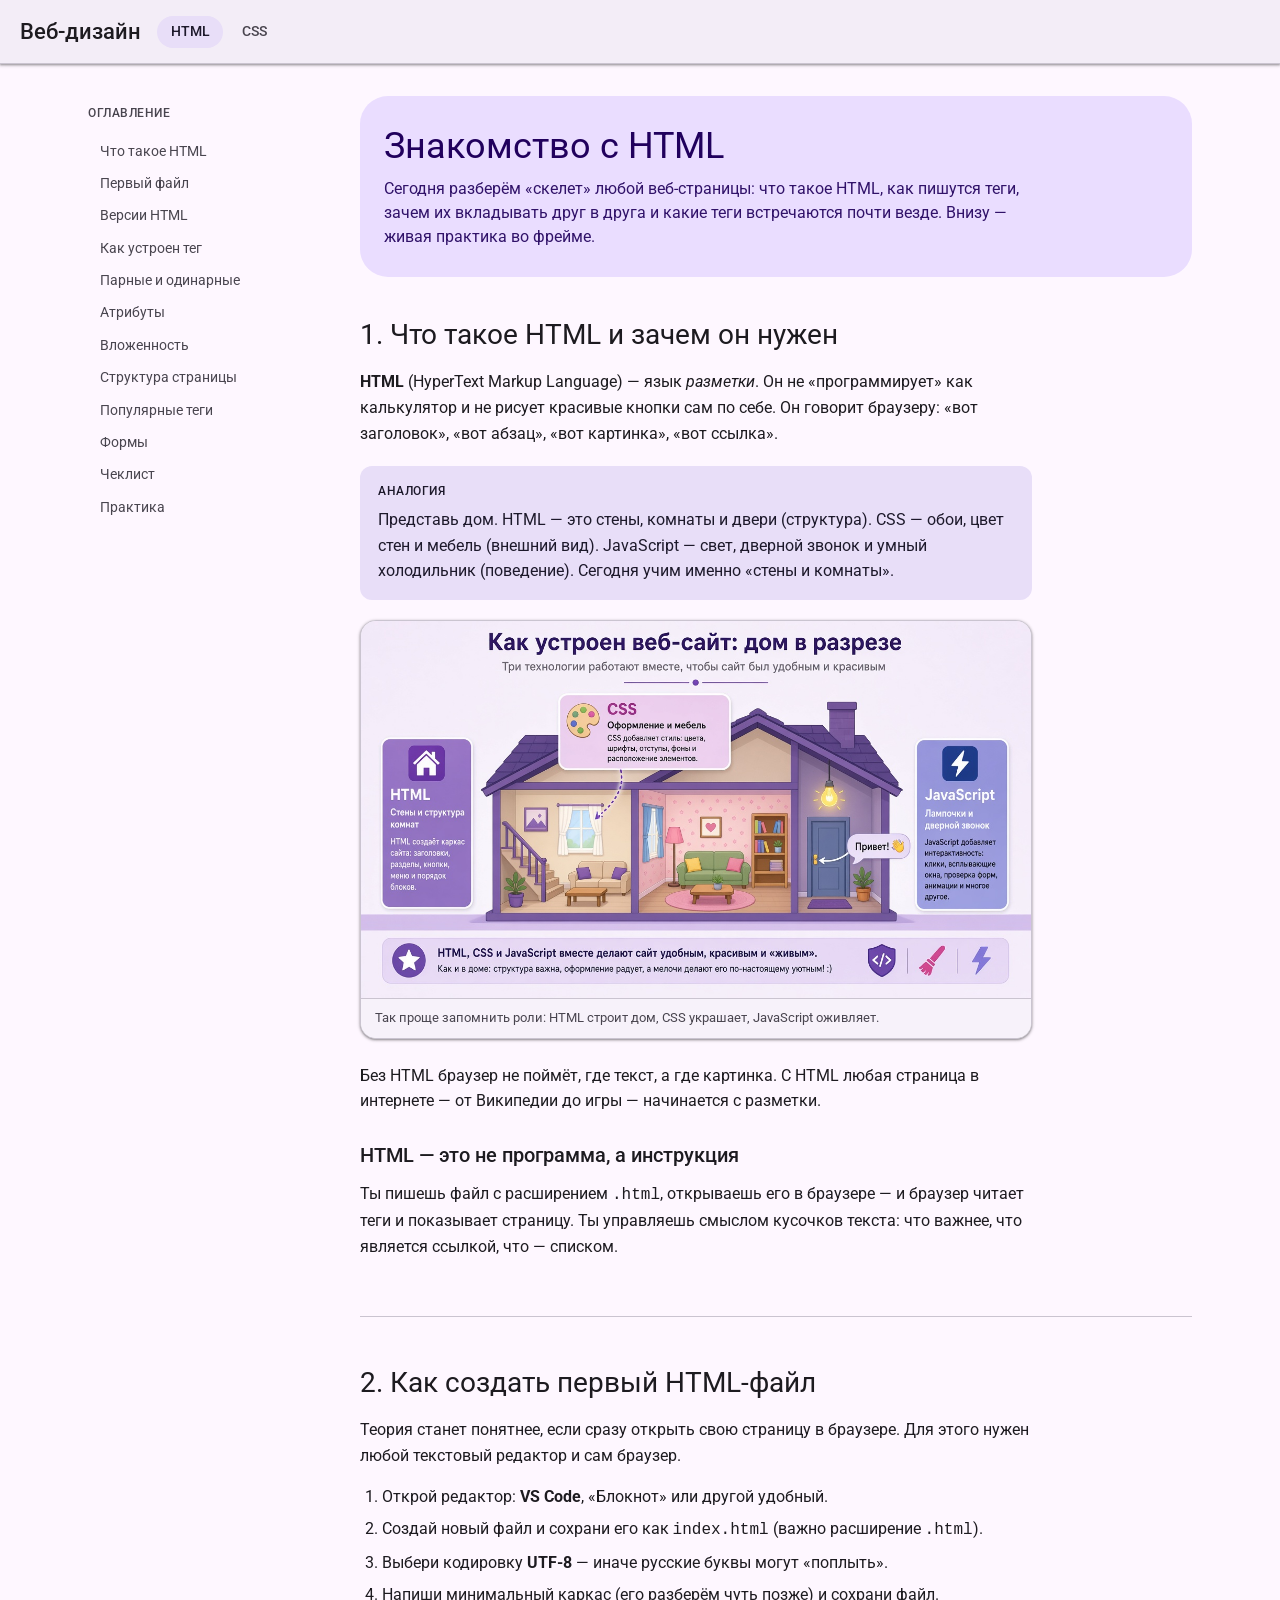
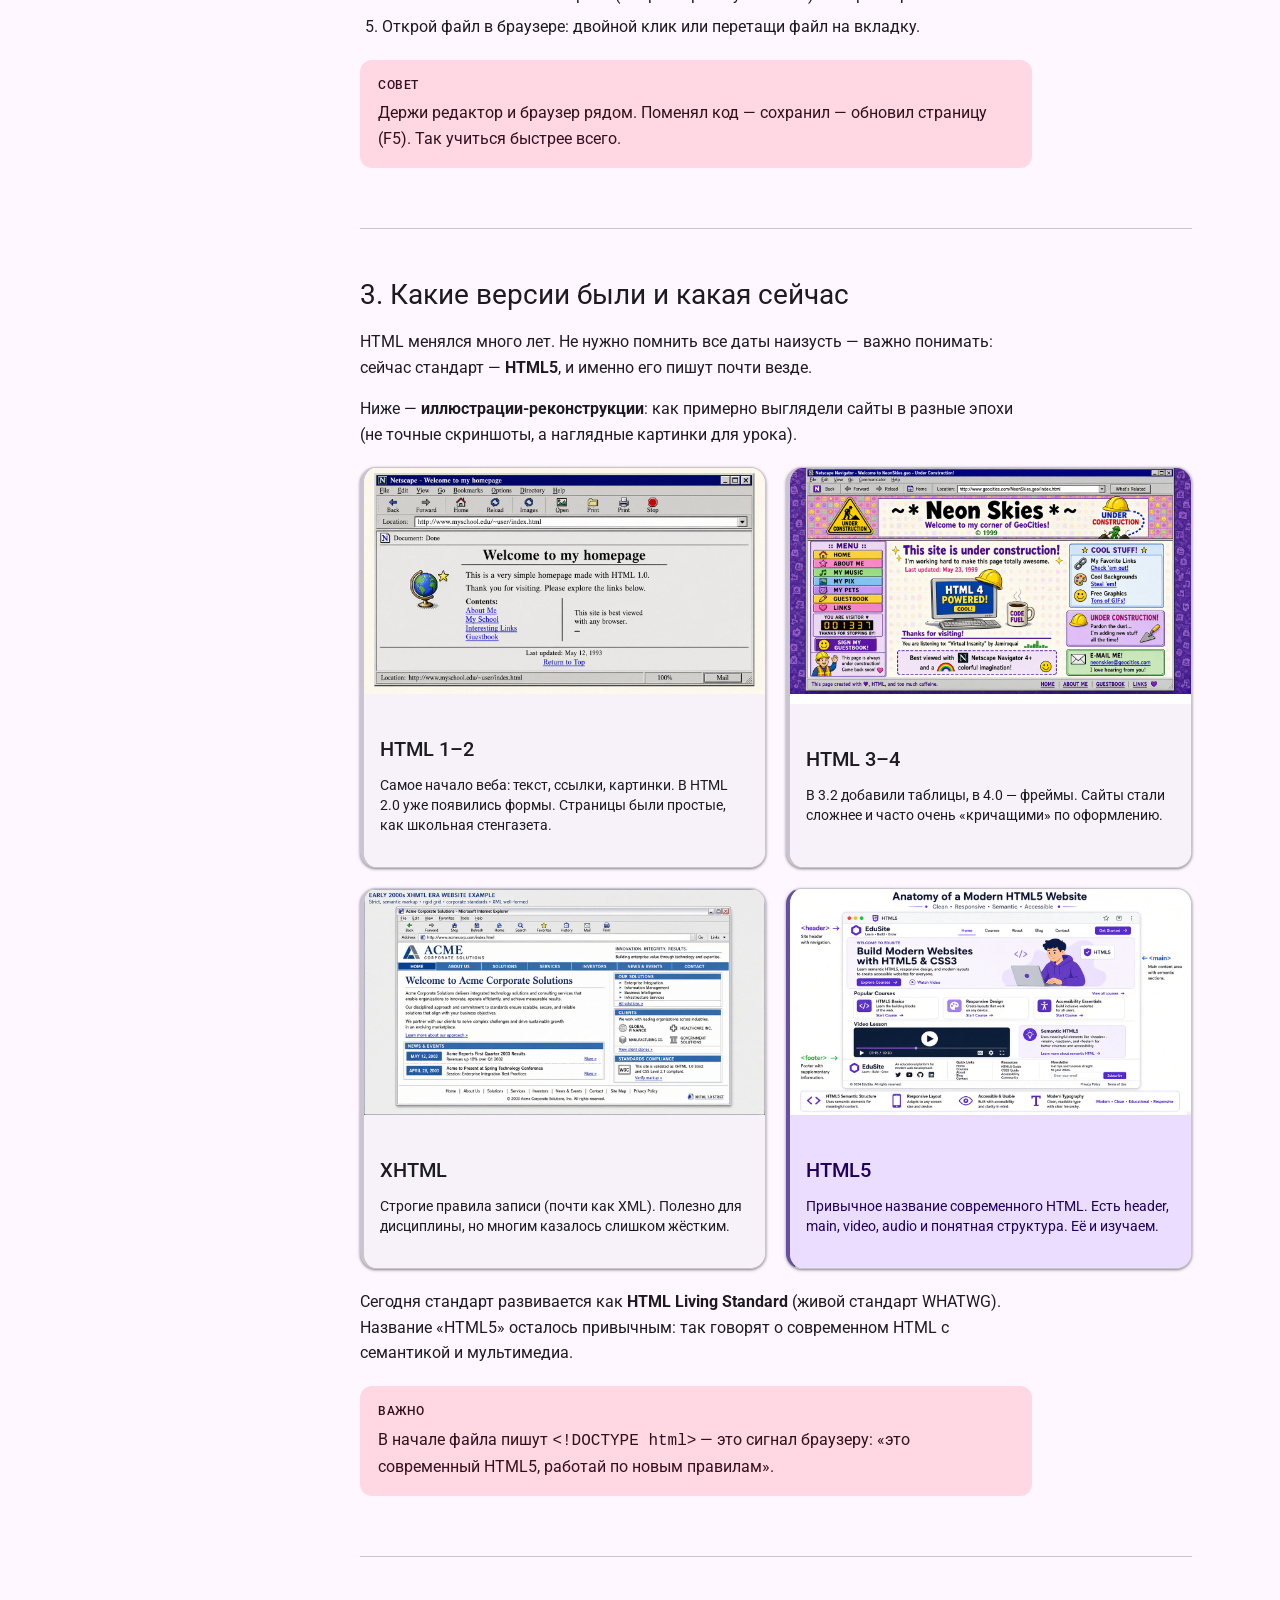
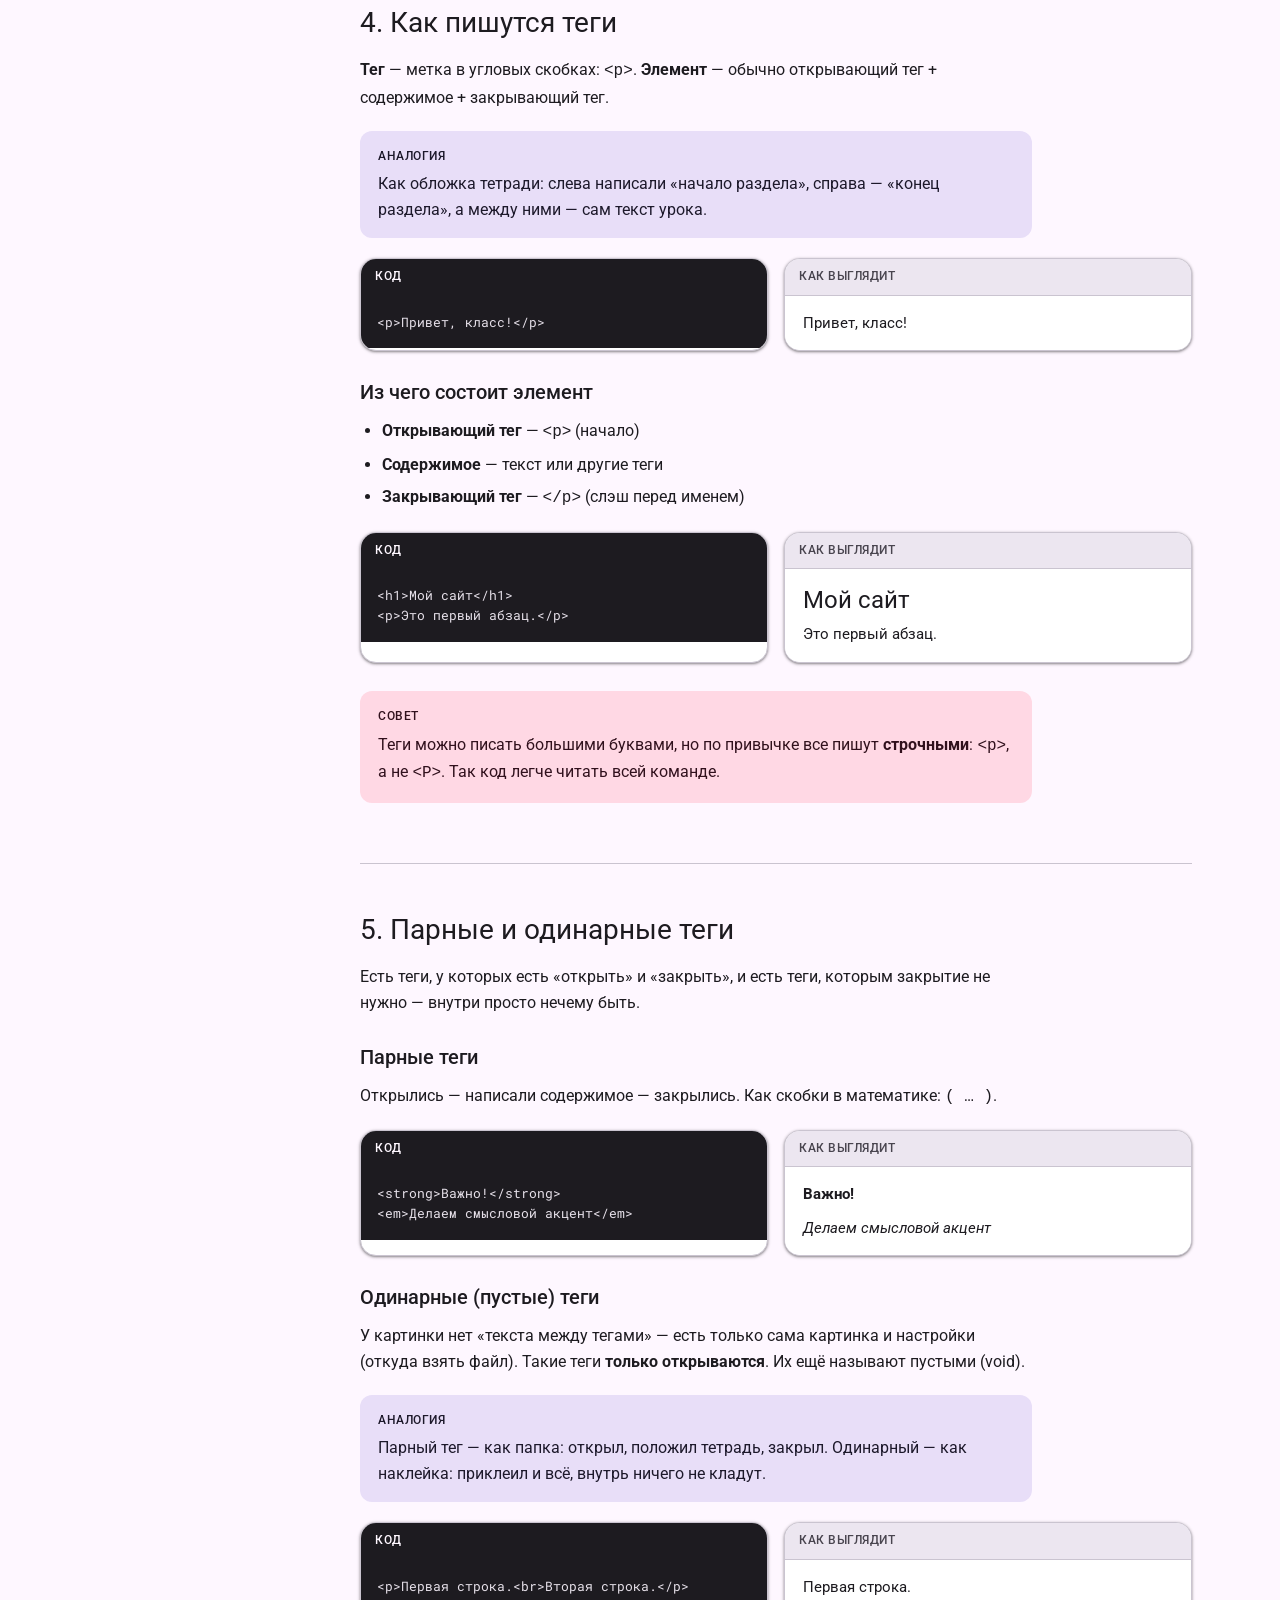
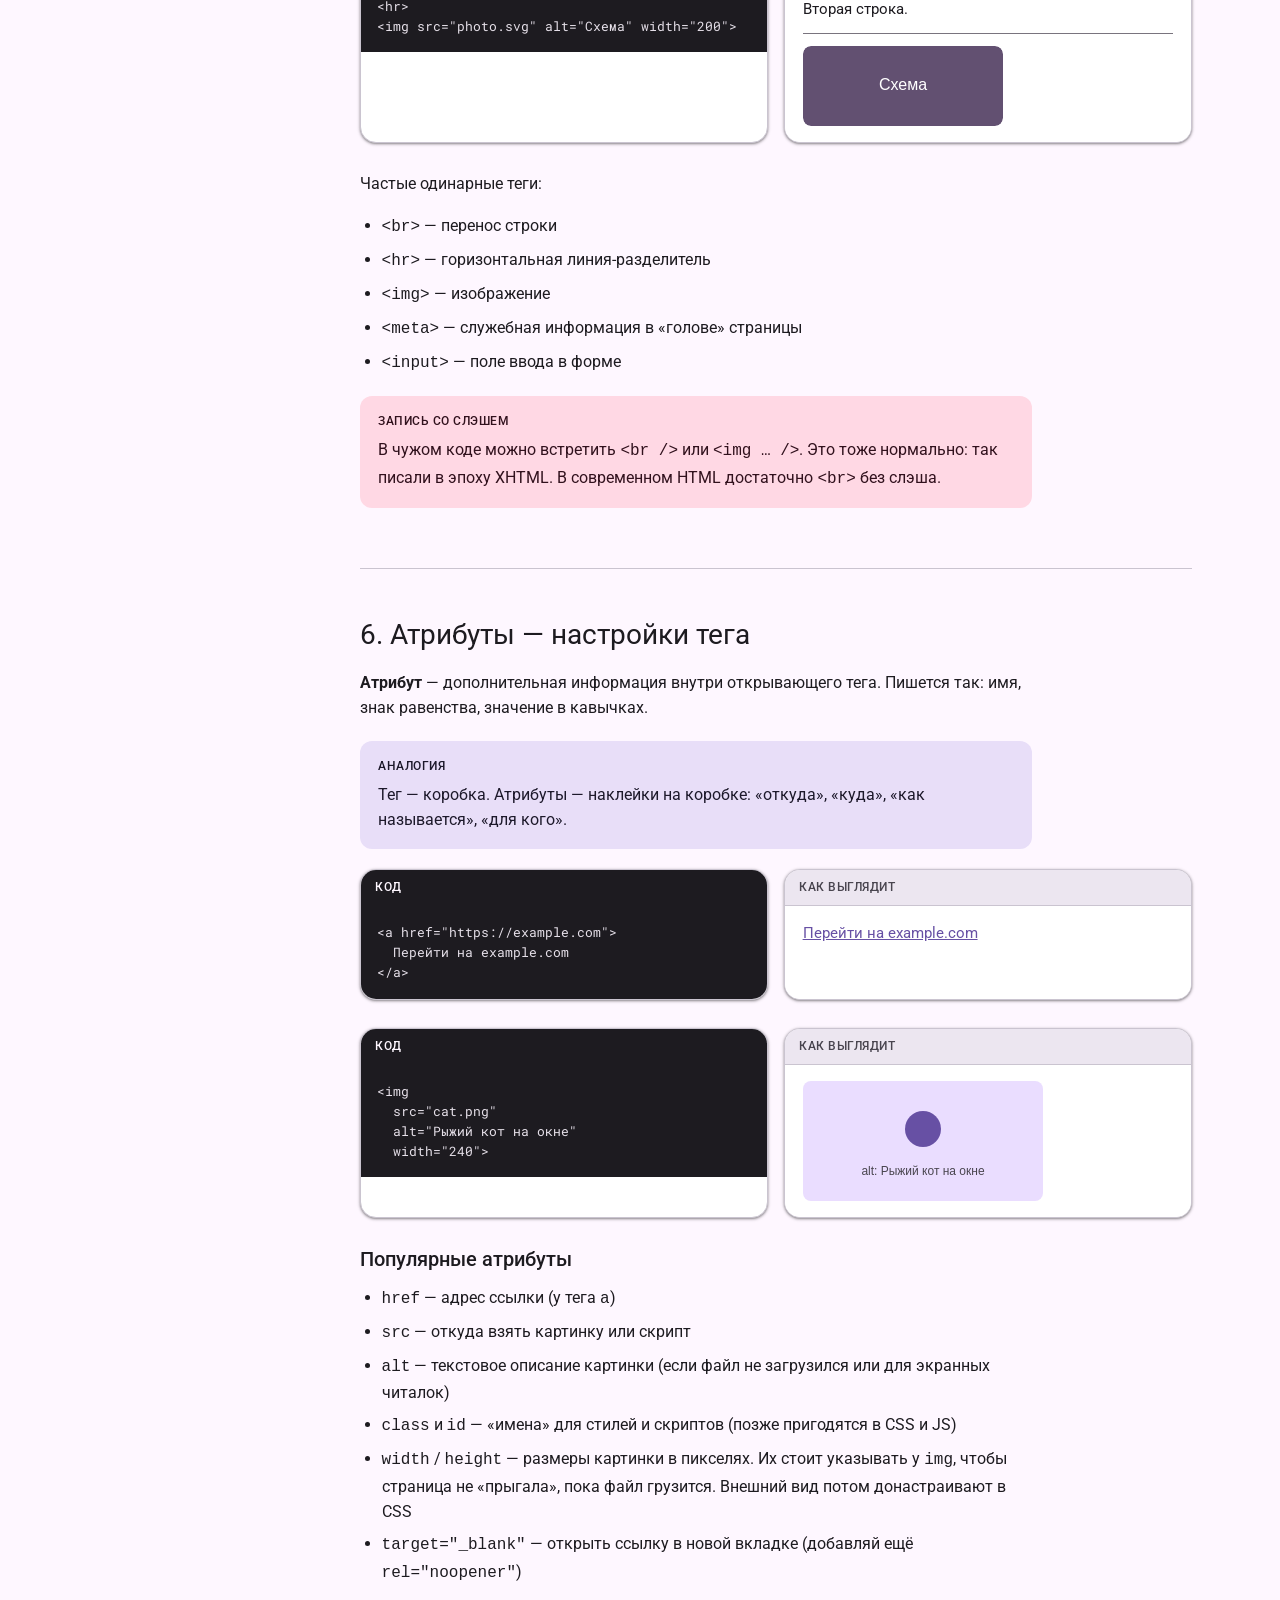
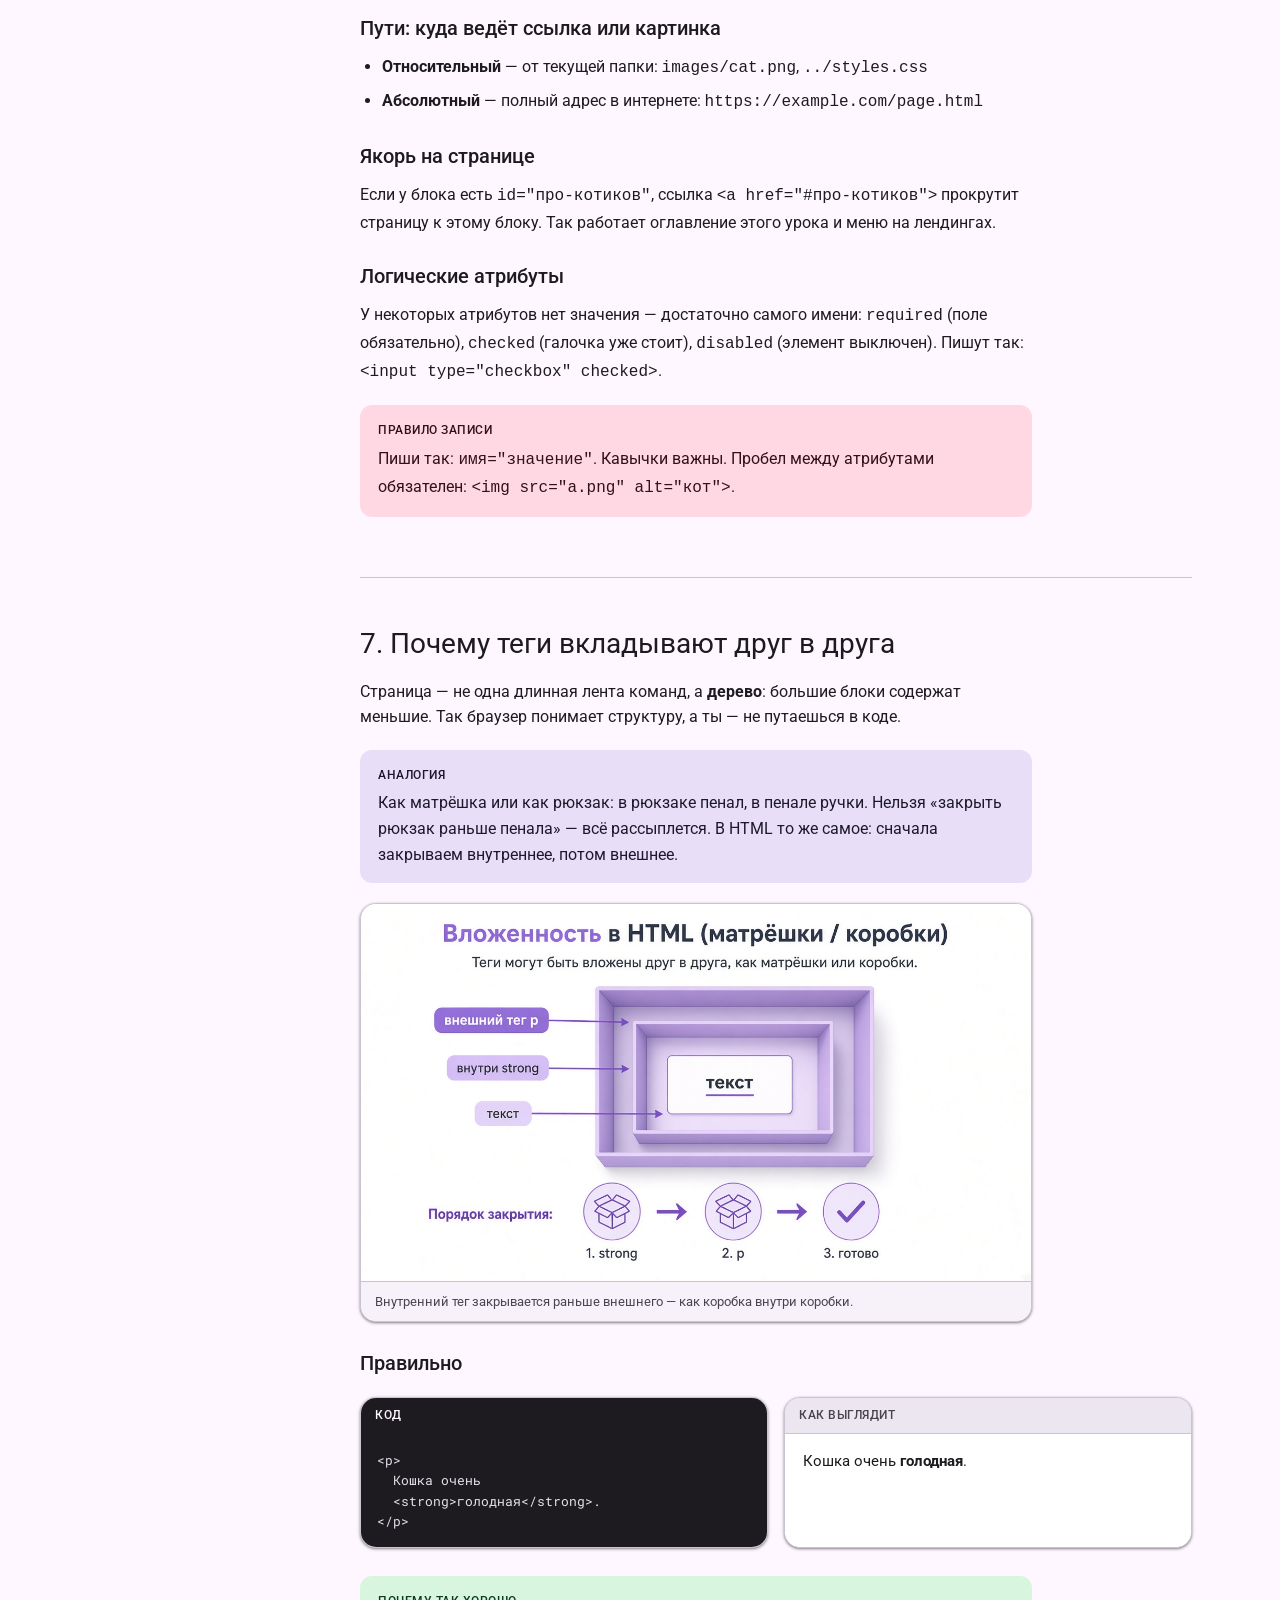
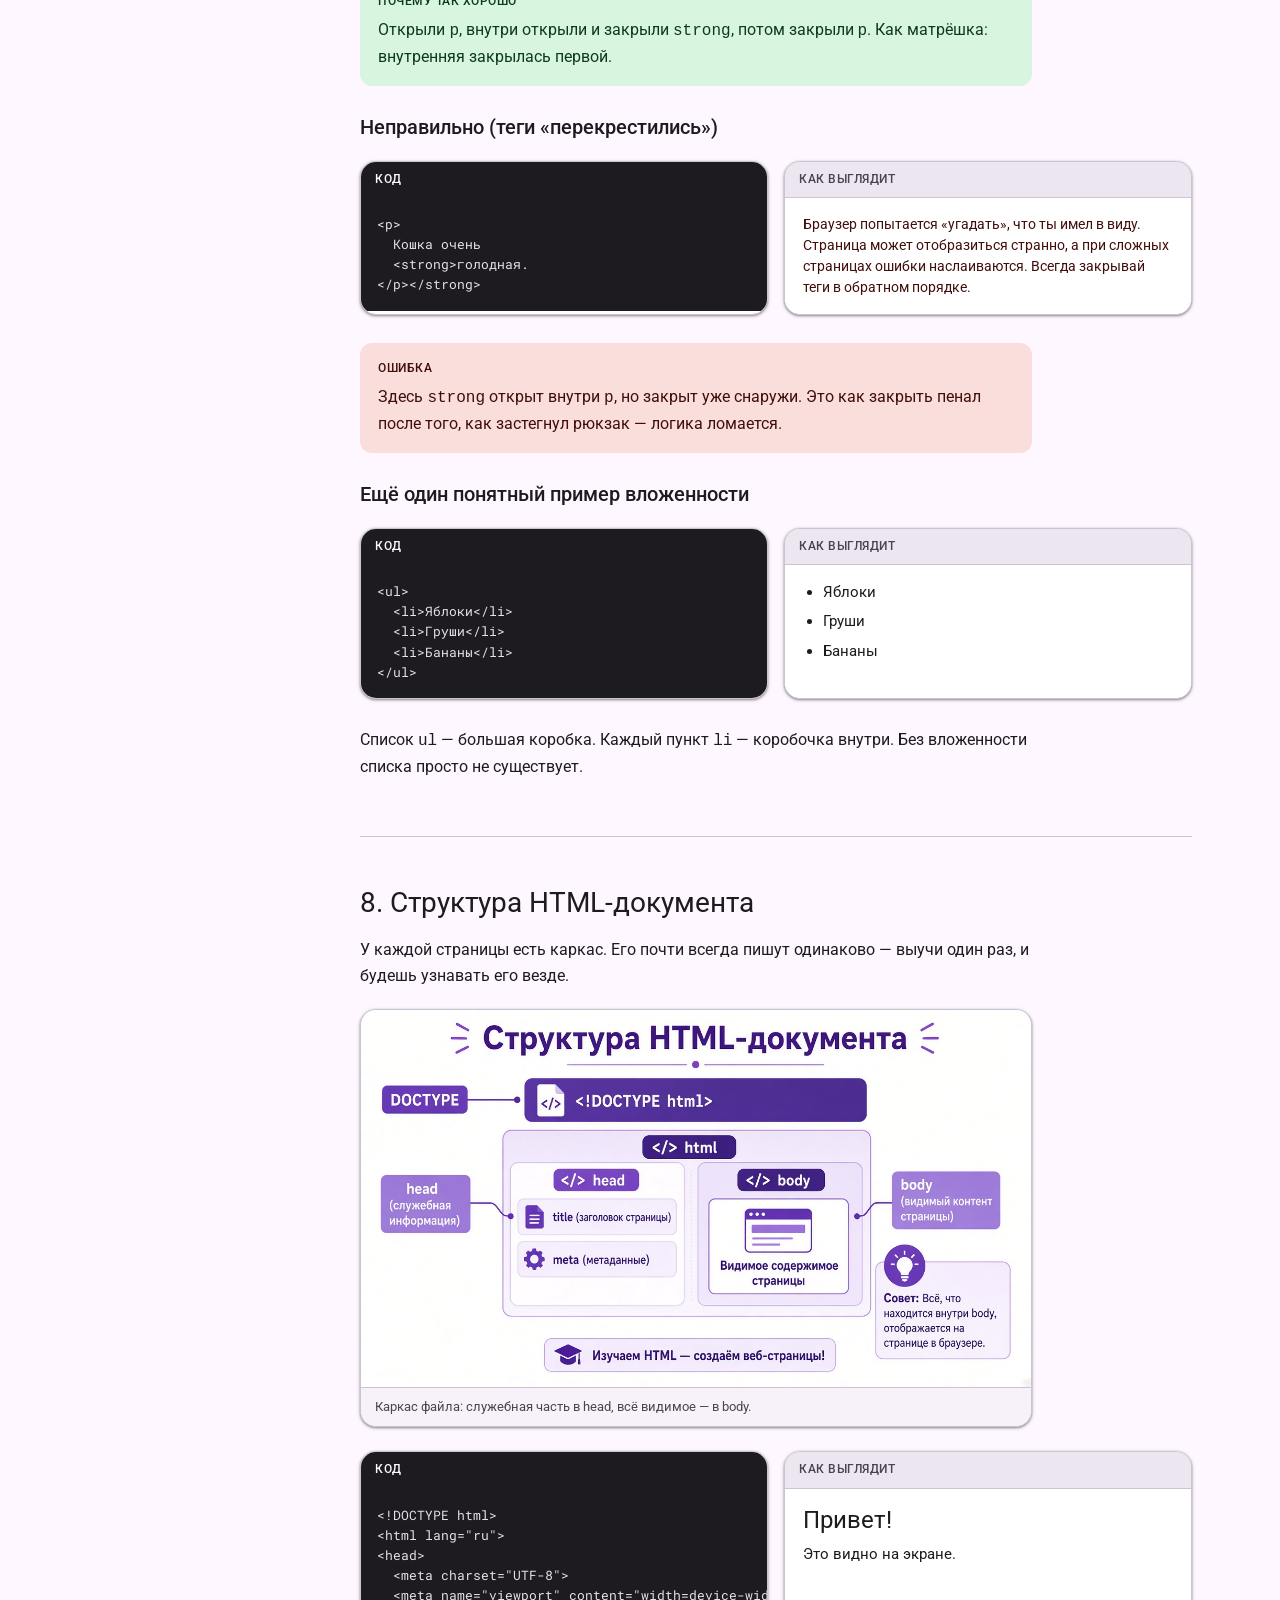
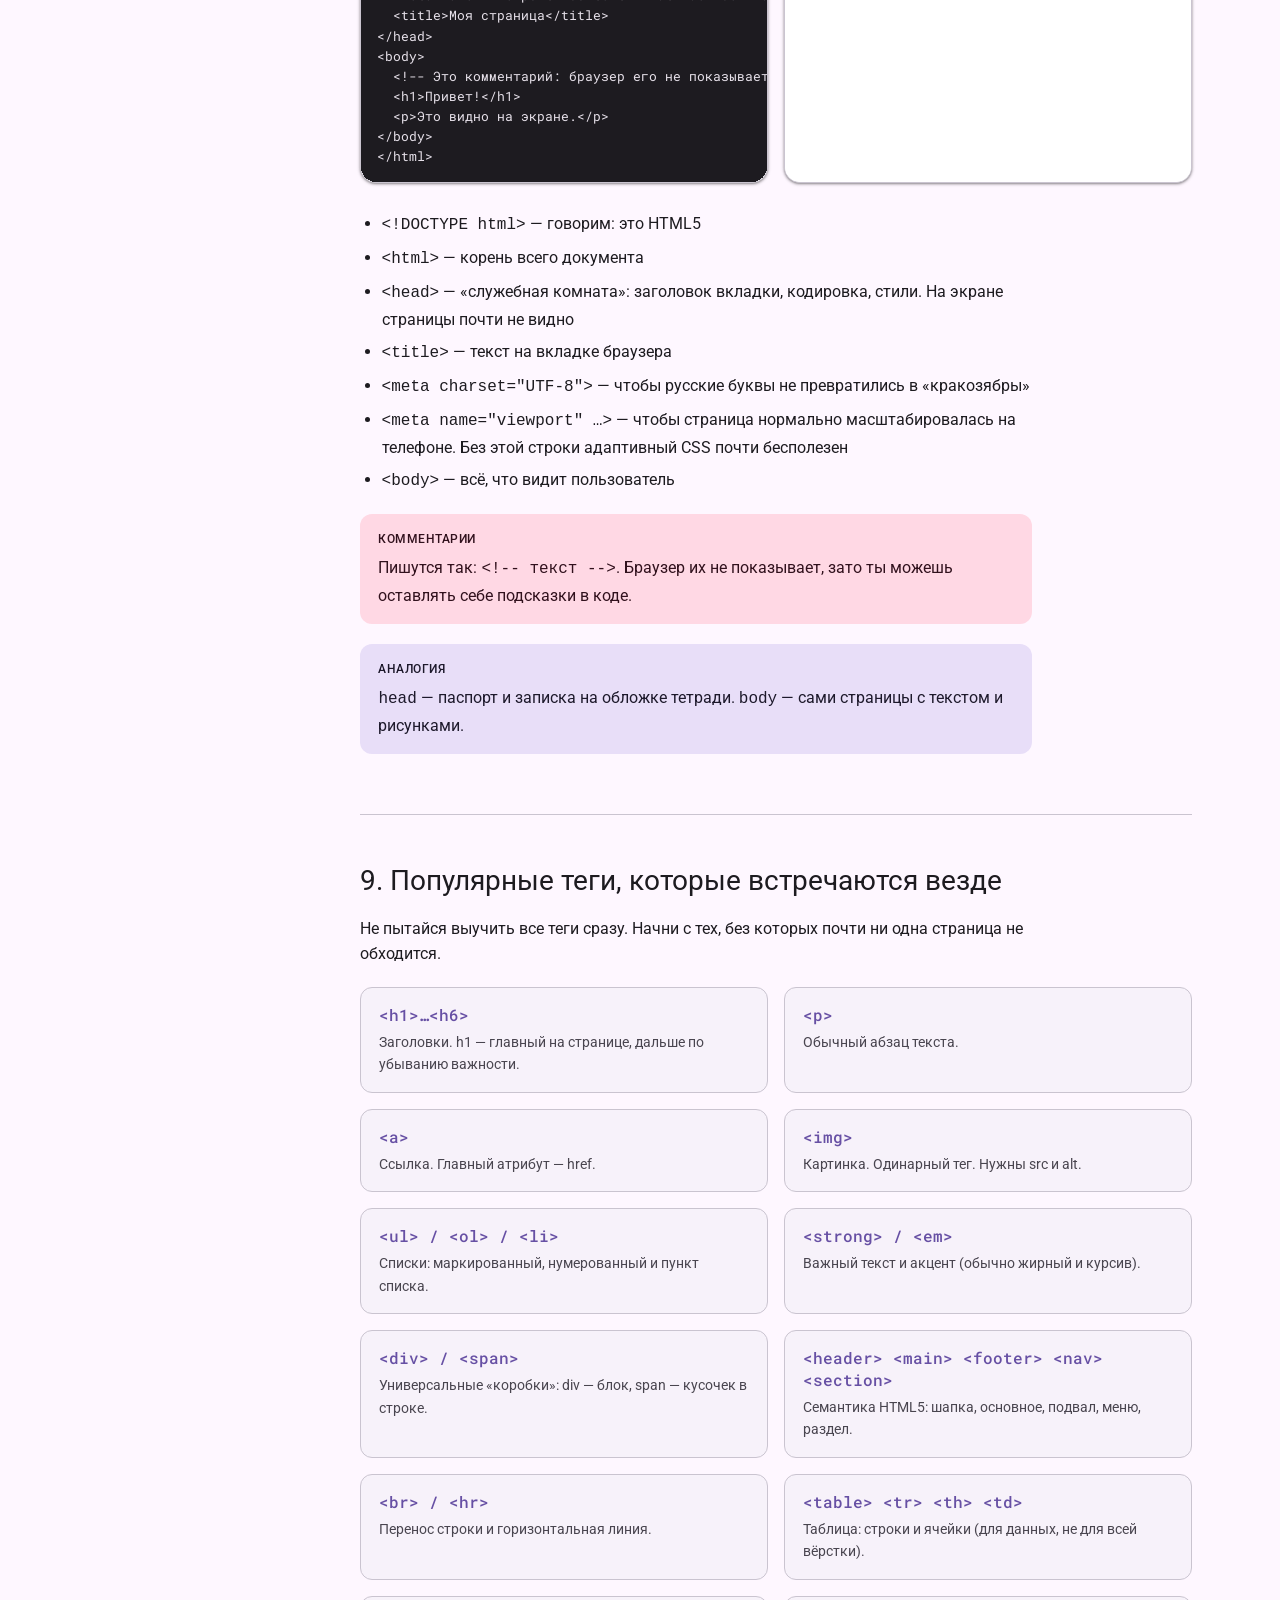
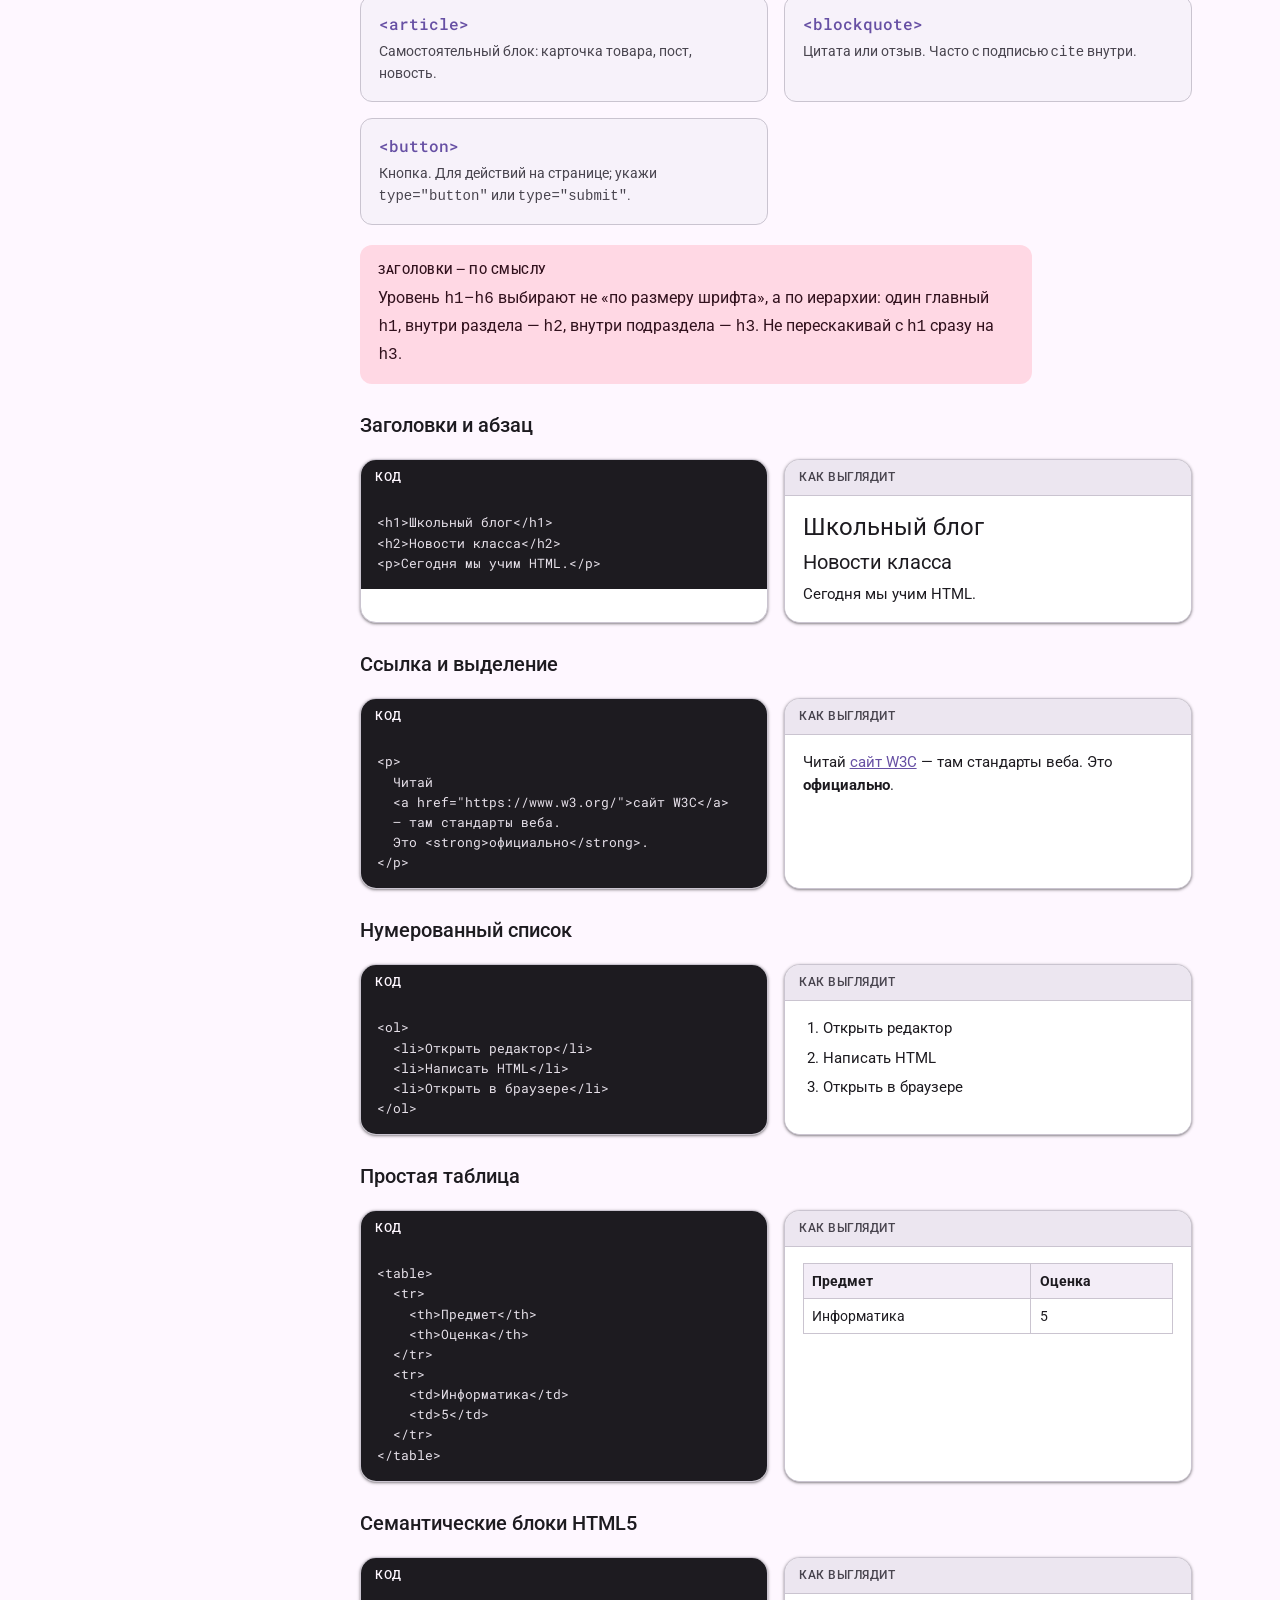
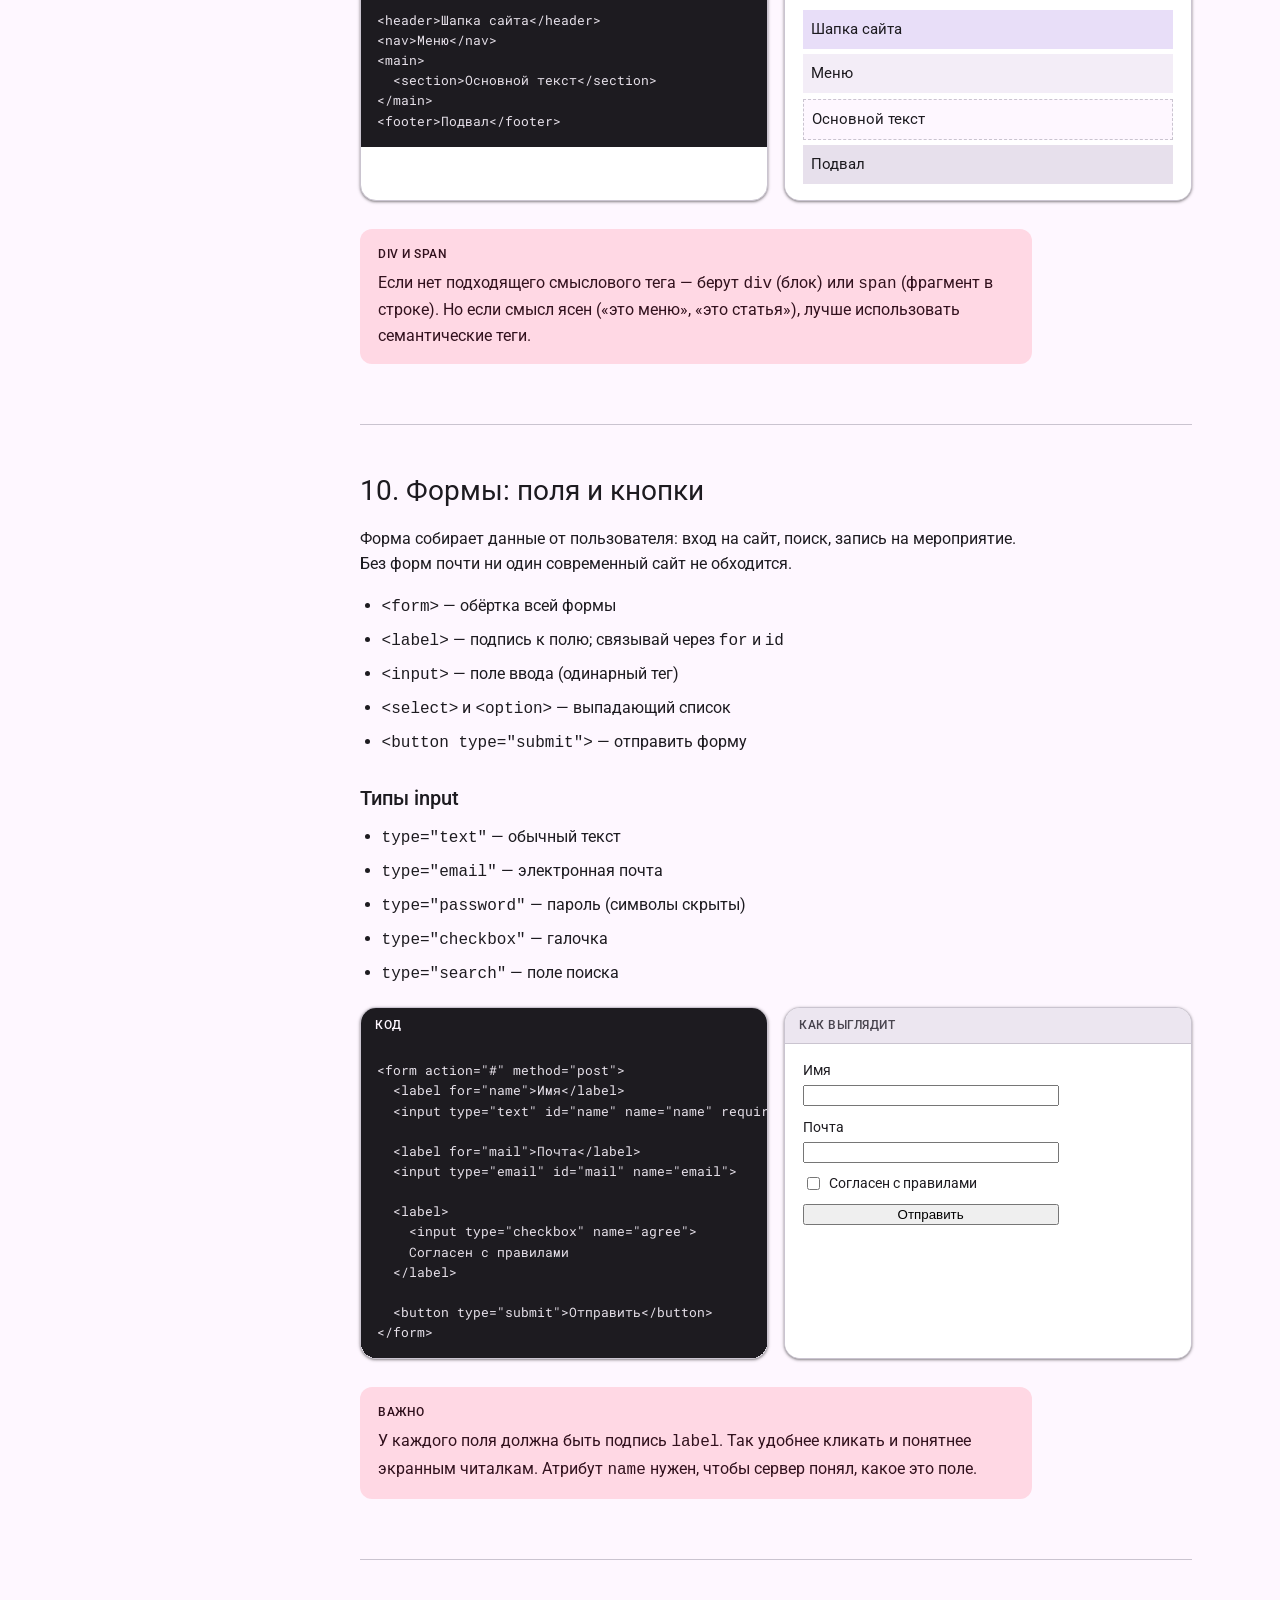
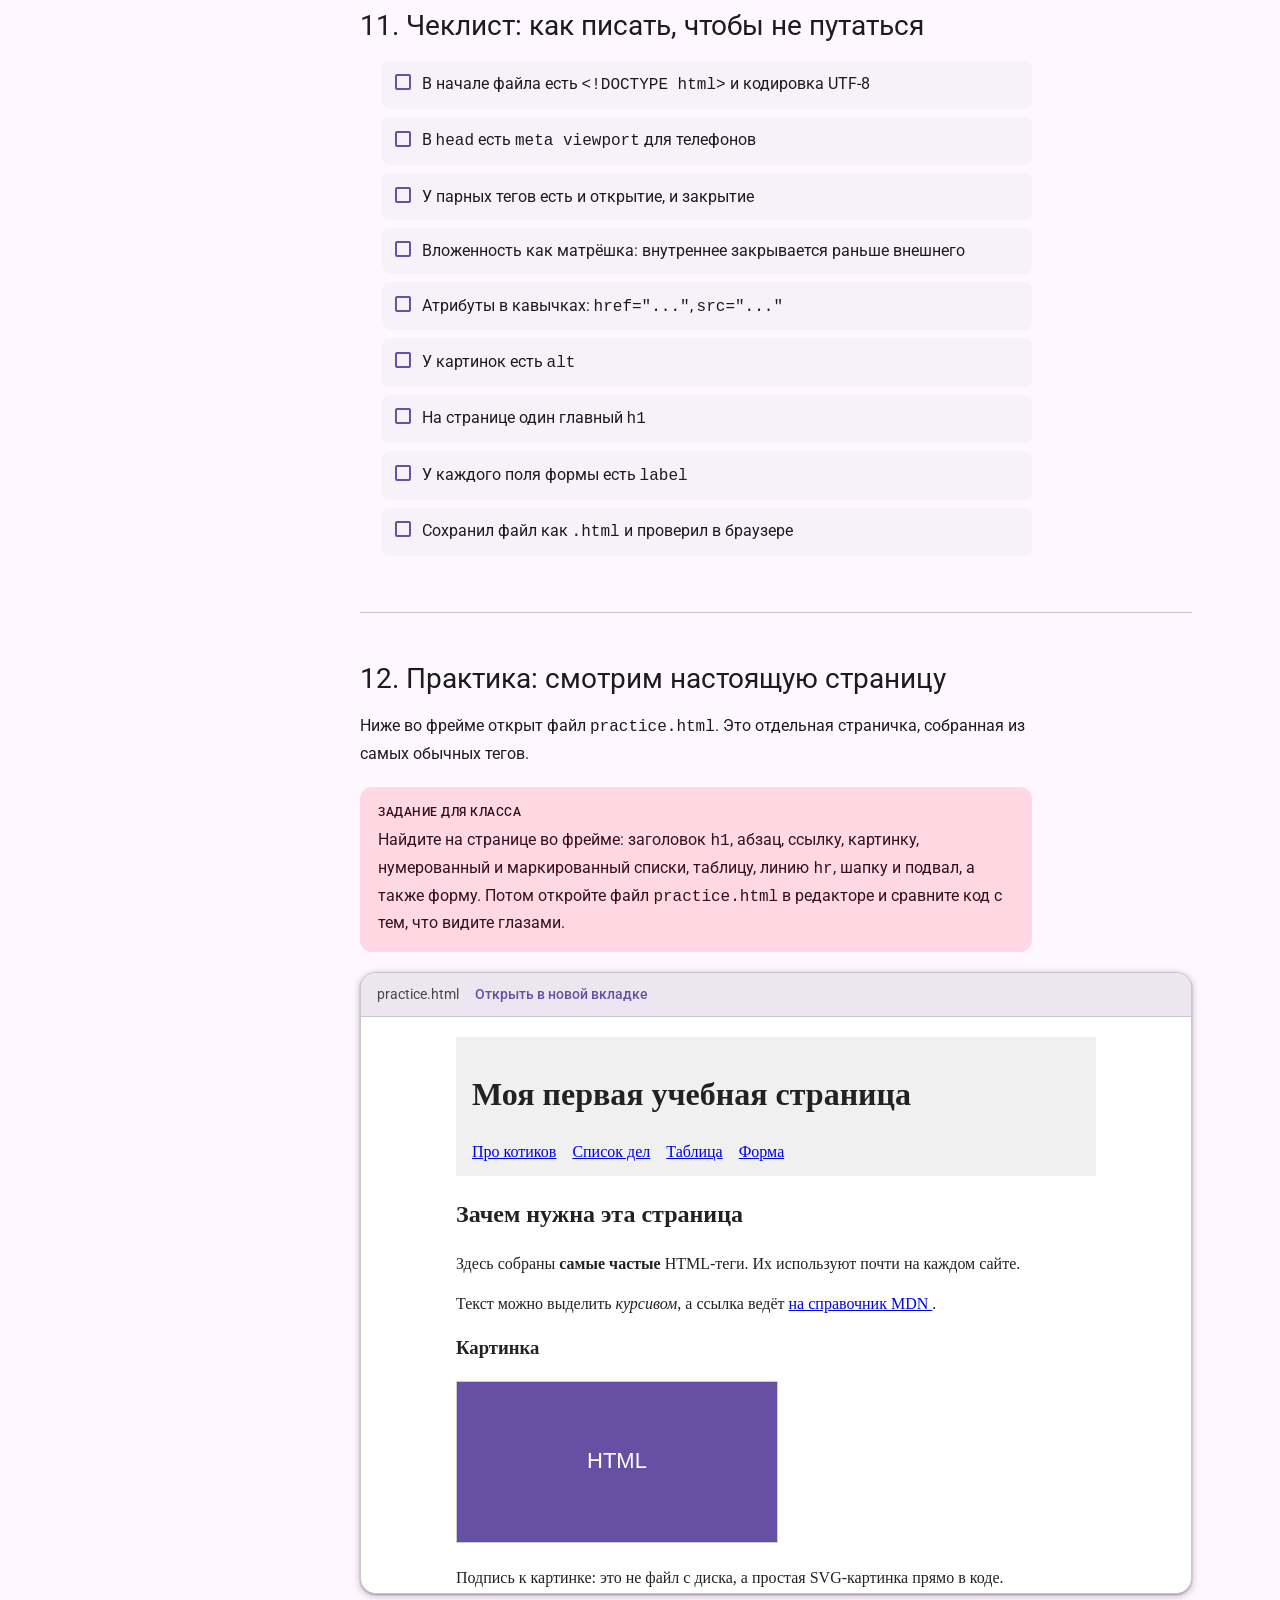
==== commit 295a79bf: "Update index.html and practice.html with new content and structure; enhance styles in styles.css for" ====
--- a/index.html
+++ b/index.html
@@ -11,7 +11,11 @@
 </head>
 <body>
   <header class="top-bar">
-    <a class="top-bar__brand" href="#top">HTML</a>
+    <a class="top-bar__brand" href="#top">Веб-дизайн</a>
+    <nav class="top-bar__nav" aria-label="Уроки">
+      <a href="index.html" aria-current="page">HTML</a>
+      <a href="css.html">CSS</a>
+    </nav>
     <button type="button" class="toc-toggle" id="toc-toggle" aria-expanded="false" aria-controls="toc">
       Оглавление
     </button>
@@ -23,6 +27,7 @@
       <nav aria-label="Разделы урока">
         <ul>
           <li><a href="#что-такое">Что такое HTML</a></li>
+          <li><a href="#первый-файл">Первый файл</a></li>
           <li><a href="#версии">Версии HTML</a></li>
           <li><a href="#анатомия">Как устроен тег</a></li>
           <li><a href="#парные">Парные и одинарные</a></li>
@@ -30,6 +35,7 @@
           <li><a href="#вложенность">Вложенность</a></li>
           <li><a href="#структура">Структура страницы</a></li>
           <li><a href="#популярные">Популярные теги</a></li>
+          <li><a href="#формы">Формы</a></li>
           <li><a href="#чеклист">Чеклист</a></li>
           <li><a href="#практика">Практика</a></li>
         </ul>
@@ -81,9 +87,33 @@
         </p>
       </section>
 
-      <!-- 2. Версии -->
+      <!-- 2. Первый файл -->
+      <section class="section" id="первый-файл">
+        <h2>2. Как создать первый HTML-файл</h2>
+        <p>
+          Теория станет понятнее, если сразу открыть свою страницу в браузере.
+          Для этого нужен любой текстовый редактор и сам браузер.
+        </p>
+        <ol>
+          <li>Открой редактор: <strong>VS Code</strong>, «Блокнот» или другой удобный.</li>
+          <li>Создай новый файл и сохрани его как <code>index.html</code> (важно расширение <code>.html</code>).</li>
+          <li>Выбери кодировку <strong>UTF-8</strong> — иначе русские буквы могут «поплыть».</li>
+          <li>Напиши минимальный каркас (его разберём чуть позже) и сохрани файл.</li>
+          <li>Открой файл в браузере: двойной клик или перетащи файл на вкладку.</li>
+        </ol>
+
+        <div class="callout callout--tip">
+          <span class="callout__label">Совет</span>
+          <p>
+            Держи редактор и браузер рядом. Поменял код — сохранил — обновил
+            страницу (F5). Так учиться быстрее всего.
+          </p>
+        </div>
+      </section>
+
+      <!-- 3. Версии -->
       <section class="section" id="версии">
-        <h2>2. Какие версии были и какая сейчас</h2>
+        <h2>3. Какие версии были и какая сейчас</h2>
         <p>
           HTML менялся много лет. Не нужно помнить все даты наизусть —
           важно понимать: сейчас стандарт — <strong>HTML5</strong>,
@@ -97,14 +127,14 @@
             <img class="version__media" src="images/html-era-1.jpg" alt="Иллюстрация раннего сайта эпохи HTML 1–2: простой текст, синие ссылки, серый фон" width="960" height="540" loading="lazy">
             <div class="version__body">
               <h3 class="version__name">HTML 1–2</h3>
-              <p class="version__desc">Самое начало веба: текст, ссылки, картинки. Страницы были простые, как школьная стенгазета.</p>
+              <p class="version__desc">Самое начало веба: текст, ссылки, картинки. В HTML 2.0 уже появились формы. Страницы были простые, как школьная стенгазета.</p>
             </div>
           </article>
           <article class="version">
             <img class="version__media" src="images/html-era-4.jpg" alt="Иллюстрация пёстрого сайта эпохи HTML 3–4: таблицы, яркие цвета, меню слева" width="960" height="540" loading="lazy">
             <div class="version__body">
               <h3 class="version__name">HTML 3–4</h3>
-              <p class="version__desc">Появились таблицы, формы, фреймы. Сайты стали сложнее и часто очень «кричащими» по оформлению.</p>
+              <p class="version__desc">В 3.2 добавили таблицы, в 4.0 — фреймы. Сайты стали сложнее и часто очень «кричащими» по оформлению.</p>
             </div>
           </article>
           <article class="version">
@@ -118,10 +148,16 @@
             <img class="version__media" src="images/html-era-5.jpg" alt="Иллюстрация современного сайта HTML5: шапка, блоки, карточки, аккуратный дизайн" width="960" height="540" loading="lazy">
             <div class="version__body">
               <h3 class="version__name">HTML5</h3>
-              <p class="version__desc">Актуальная и самая популярная версия. Есть header, main, video, audio и понятная структура. Её и изучаем.</p>
-            </div>
-          </article>
-        </div>
+              <p class="version__desc">Привычное название современного HTML. Есть header, main, video, audio и понятная структура. Её и изучаем.</p>
+            </div>
+          </article>
+        </div>
+
+        <p>
+          Сегодня стандарт развивается как <strong>HTML Living Standard</strong>
+          (живой стандарт WHATWG). Название «HTML5» осталось привычным:
+          так говорят о современном HTML с семантикой и мультимедиа.
+        </p>
 
         <div class="callout callout--tip">
           <span class="callout__label">Важно</span>
@@ -132,11 +168,11 @@
         </div>
       </section>
 
-      <!-- 3. Анатомия -->
+      <!-- 4. Анатомия -->
       <section class="section" id="анатомия">
-        <h2>3. Как пишутся теги</h2>
-        <p>
-          <strong>Тег</strong> — команда в угловых скобках: <code>&lt;p&gt;</code>.
+        <h2>4. Как пишутся теги</h2>
+        <p>
+          <strong>Тег</strong> — метка в угловых скобках: <code>&lt;p&gt;</code>.
           <strong>Элемент</strong> — обычно открывающий тег + содержимое + закрывающий тег.
         </p>
 
@@ -193,9 +229,9 @@
         </div>
       </section>
 
-      <!-- 4. Парные и одинарные -->
+      <!-- 5. Парные и одинарные -->
       <section class="section" id="парные">
-        <h2>4. Парные и одинарные теги</h2>
+        <h2>5. Парные и одинарные теги</h2>
         <p>
           Есть теги, у которых есть «открыть» и «закрыть», и есть теги,
           которым закрытие не нужно — внутри просто нечему быть.
@@ -211,13 +247,13 @@
           <div class="example__code">
             <span class="example__label">Код</span>
             <pre><code>&lt;strong&gt;Важно!&lt;/strong&gt;
-&lt;em&gt;Подчёркиваем смысл&lt;/em&gt;</code></pre>
+&lt;em&gt;Делаем смысловой акцент&lt;/em&gt;</code></pre>
           </div>
           <div class="example__preview">
             <span class="example__label">Как выглядит</span>
             <div class="example__preview-body">
               <p><strong>Важно!</strong></p>
-              <p><em>Подчёркиваем смысл</em></p>
+              <p><em>Делаем смысловой акцент</em></p>
             </div>
           </div>
         </div>
@@ -266,11 +302,20 @@
           <li><code>&lt;meta&gt;</code> — служебная информация в «голове» страницы</li>
           <li><code>&lt;input&gt;</code> — поле ввода в форме</li>
         </ul>
-      </section>
-
-      <!-- 5. Атрибуты -->
+
+        <div class="callout callout--tip">
+          <span class="callout__label">Запись со слэшем</span>
+          <p>
+            В чужом коде можно встретить <code>&lt;br /&gt;</code> или <code>&lt;img … /&gt;</code>.
+            Это тоже нормально: так писали в эпоху XHTML. В современном HTML
+            достаточно <code>&lt;br&gt;</code> без слэша.
+          </p>
+        </div>
+      </section>
+
+      <!-- 6. Атрибуты -->
       <section class="section" id="атрибуты">
-        <h2>5. Атрибуты — настройки тега</h2>
+        <h2>6. Атрибуты — настройки тега</h2>
         <p>
           <strong>Атрибут</strong> — дополнительная информация внутри открывающего тега.
           Пишется так: имя, знак равенства, значение в кавычках.
@@ -325,8 +370,30 @@
           <li><code>src</code> — откуда взять картинку или скрипт</li>
           <li><code>alt</code> — текстовое описание картинки (если файл не загрузился или для экранных читалок)</li>
           <li><code>class</code> и <code>id</code> — «имена» для стилей и скриптов (позже пригодятся в CSS и JS)</li>
-          <li><code>width</code> / <code>height</code> — размер (осторожно: лучше не раздувать ими дизайн)</li>
+          <li><code>width</code> / <code>height</code> — размеры картинки в пикселях. Их стоит указывать у <code>img</code>, чтобы страница не «прыгала», пока файл грузится. Внешний вид потом донастраивают в CSS</li>
+          <li><code>target="_blank"</code> — открыть ссылку в новой вкладке (добавляй ещё <code>rel="noopener"</code>)</li>
         </ul>
+
+        <h3>Пути: куда ведёт ссылка или картинка</h3>
+        <ul>
+          <li><strong>Относительный</strong> — от текущей папки: <code>images/cat.png</code>, <code>../styles.css</code></li>
+          <li><strong>Абсолютный</strong> — полный адрес в интернете: <code>https://example.com/page.html</code></li>
+        </ul>
+
+        <h3>Якорь на странице</h3>
+        <p>
+          Если у блока есть <code>id="про-котиков"</code>, ссылка
+          <code>&lt;a href="#про-котиков"&gt;</code> прокрутит страницу к этому блоку.
+          Так работает оглавление этого урока и меню на лендингах.
+        </p>
+
+        <h3>Логические атрибуты</h3>
+        <p>
+          У некоторых атрибутов нет значения — достаточно самого имени:
+          <code>required</code> (поле обязательно), <code>checked</code> (галочка уже стоит),
+          <code>disabled</code> (элемент выключен). Пишут так:
+          <code>&lt;input type="checkbox" checked&gt;</code>.
+        </p>
 
         <div class="callout callout--tip">
           <span class="callout__label">Правило записи</span>
@@ -338,9 +405,9 @@
         </div>
       </section>
 
-      <!-- 6. Вложенность -->
+      <!-- 7. Вложенность -->
       <section class="section" id="вложенность">
-        <h2>6. Почему теги вкладывают друг в друга</h2>
+        <h2>7. Почему теги вкладывают друг в друга</h2>
         <p>
           Страница — не одна длинная лента команд, а <strong>дерево</strong>:
           большие блоки содержат меньшие. Так браузер понимает структуру,
@@ -443,9 +510,9 @@
         </p>
       </section>
 
-      <!-- 7. Структура -->
+      <!-- 8. Структура -->
       <section class="section" id="структура">
-        <h2>7. Структура HTML-документа</h2>
+        <h2>8. Структура HTML-документа</h2>
         <p>
           У каждой страницы есть каркас. Его почти всегда пишут одинаково —
           выучи один раз, и будешь узнавать его везде.
@@ -463,9 +530,11 @@
 &lt;html lang="ru"&gt;
 &lt;head&gt;
   &lt;meta charset="UTF-8"&gt;
+  &lt;meta name="viewport" content="width=device-width, initial-scale=1.0"&gt;
   &lt;title&gt;Моя страница&lt;/title&gt;
 &lt;/head&gt;
 &lt;body&gt;
+  &lt;!-- Это комментарий: браузер его не показывает --&gt;
   &lt;h1&gt;Привет!&lt;/h1&gt;
   &lt;p&gt;Это видно на экране.&lt;/p&gt;
 &lt;/body&gt;
@@ -486,9 +555,18 @@
           <li><code>&lt;head&gt;</code> — «служебная комната»: заголовок вкладки, кодировка, стили. На экране страницы почти не видно</li>
           <li><code>&lt;title&gt;</code> — текст на вкладке браузера</li>
           <li><code>&lt;meta charset="UTF-8"&gt;</code> — чтобы русские буквы не превратились в «кракозябры»</li>
+          <li><code>&lt;meta name="viewport" …&gt;</code> — чтобы страница нормально масштабировалась на телефоне. Без этой строки адаптивный CSS почти бесполезен</li>
           <li><code>&lt;body&gt;</code> — всё, что видит пользователь</li>
         </ul>
 
+        <div class="callout callout--tip">
+          <span class="callout__label">Комментарии</span>
+          <p>
+            Пишутся так: <code>&lt;!-- текст --&gt;</code>. Браузер их не показывает,
+            зато ты можешь оставлять себе подсказки в коде.
+          </p>
+        </div>
+
         <div class="callout callout--analogy">
           <span class="callout__label">Аналогия</span>
           <p>
@@ -498,9 +576,9 @@
         </div>
       </section>
 
-      <!-- 8. Популярные теги -->
+      <!-- 9. Популярные теги -->
       <section class="section" id="популярные">
-        <h2>8. Популярные теги, которые встречаются везде</h2>
+        <h2>9. Популярные теги, которые встречаются везде</h2>
         <p>
           Не пытайся выучить все теги сразу. Начни с тех, без которых
           почти ни одна страница не обходится.
@@ -547,6 +625,27 @@
             <h3>&lt;table&gt; &lt;tr&gt; &lt;th&gt; &lt;td&gt;</h3>
             <p>Таблица: строки и ячейки (для данных, не для всей вёрстки).</p>
           </article>
+          <article class="tag-card">
+            <h3>&lt;article&gt;</h3>
+            <p>Самостоятельный блок: карточка товара, пост, новость.</p>
+          </article>
+          <article class="tag-card">
+            <h3>&lt;blockquote&gt;</h3>
+            <p>Цитата или отзыв. Часто с подписью <code>cite</code> внутри.</p>
+          </article>
+          <article class="tag-card">
+            <h3>&lt;button&gt;</h3>
+            <p>Кнопка. Для действий на странице; укажи <code>type="button"</code> или <code>type="submit"</code>.</p>
+          </article>
+        </div>
+
+        <div class="callout callout--tip">
+          <span class="callout__label">Заголовки — по смыслу</span>
+          <p>
+            Уровень <code>h1</code>–<code>h6</code> выбирают не «по размеру шрифта»,
+            а по иерархии: один главный <code>h1</code>, внутри раздела — <code>h2</code>,
+            внутри подраздела — <code>h3</code>. Не перескакивай с <code>h1</code> сразу на <code>h3</code>.
+          </p>
         </div>
 
         <h3>Заголовки и абзац</h3>
@@ -679,23 +778,100 @@
         </div>
       </section>
 
-      <!-- 9. Чеклист -->
+      <!-- 10. Формы -->
+      <section class="section" id="формы">
+        <h2>10. Формы: поля и кнопки</h2>
+        <p>
+          Форма собирает данные от пользователя: вход на сайт, поиск, запись
+          на мероприятие. Без форм почти ни один современный сайт не обходится.
+        </p>
+
+        <ul>
+          <li><code>&lt;form&gt;</code> — обёртка всей формы</li>
+          <li><code>&lt;label&gt;</code> — подпись к полю; связывай через <code>for</code> и <code>id</code></li>
+          <li><code>&lt;input&gt;</code> — поле ввода (одинарный тег)</li>
+          <li><code>&lt;select&gt;</code> и <code>&lt;option&gt;</code> — выпадающий список</li>
+          <li><code>&lt;button type="submit"&gt;</code> — отправить форму</li>
+        </ul>
+
+        <h3>Типы input</h3>
+        <ul>
+          <li><code>type="text"</code> — обычный текст</li>
+          <li><code>type="email"</code> — электронная почта</li>
+          <li><code>type="password"</code> — пароль (символы скрыты)</li>
+          <li><code>type="checkbox"</code> — галочка</li>
+          <li><code>type="search"</code> — поле поиска</li>
+        </ul>
+
+        <div class="example">
+          <div class="example__code">
+            <span class="example__label">Код</span>
+            <pre><code>&lt;form action="#" method="post"&gt;
+  &lt;label for="name"&gt;Имя&lt;/label&gt;
+  &lt;input type="text" id="name" name="name" required&gt;
+
+  &lt;label for="mail"&gt;Почта&lt;/label&gt;
+  &lt;input type="email" id="mail" name="email"&gt;
+
+  &lt;label&gt;
+    &lt;input type="checkbox" name="agree"&gt;
+    Согласен с правилами
+  &lt;/label&gt;
+
+  &lt;button type="submit"&gt;Отправить&lt;/button&gt;
+&lt;/form&gt;</code></pre>
+          </div>
+          <div class="example__preview">
+            <span class="example__label">Как выглядит</span>
+            <div class="example__preview-body">
+              <form action="#" method="post" onsubmit="return false;" style="display:grid;gap:0.65rem;max-width:16rem;">
+                <label for="demo-name" style="display:grid;gap:0.25rem;font-size:0.875rem;">
+                  Имя
+                  <input type="text" id="demo-name" name="name" required>
+                </label>
+                <label for="demo-mail" style="display:grid;gap:0.25rem;font-size:0.875rem;">
+                  Почта
+                  <input type="email" id="demo-mail" name="email">
+                </label>
+                <label style="display:flex;align-items:center;gap:0.4rem;font-size:0.875rem;">
+                  <input type="checkbox" name="agree">
+                  Согласен с правилами
+                </label>
+                <button type="submit">Отправить</button>
+              </form>
+            </div>
+          </div>
+        </div>
+
+        <div class="callout callout--tip">
+          <span class="callout__label">Важно</span>
+          <p>
+            У каждого поля должна быть подпись <code>label</code>. Так удобнее
+            кликать и понятнее экранным читалкам. Атрибут <code>name</code>
+            нужен, чтобы сервер понял, какое это поле.
+          </p>
+        </div>
+      </section>
+
+      <!-- 11. Чеклист -->
       <section class="section" id="чеклист">
-        <h2>9. Чеклист: как писать, чтобы не путаться</h2>
+        <h2>11. Чеклист: как писать, чтобы не путаться</h2>
         <ul class="checklist">
           <li>В начале файла есть <code>&lt;!DOCTYPE html&gt;</code> и кодировка UTF-8</li>
+          <li>В <code>head</code> есть <code>meta viewport</code> для телефонов</li>
           <li>У парных тегов есть и открытие, и закрытие</li>
           <li>Вложенность как матрёшка: внутреннее закрывается раньше внешнего</li>
           <li>Атрибуты в кавычках: <code>href="..."</code>, <code>src="..."</code></li>
           <li>У картинок есть <code>alt</code></li>
           <li>На странице один главный <code>h1</code></li>
+          <li>У каждого поля формы есть <code>label</code></li>
           <li>Сохранил файл как <code>.html</code> и проверил в браузере</li>
         </ul>
       </section>
 
-      <!-- 10. Практика -->
+      <!-- 12. Практика -->
       <section class="section" id="практика">
-        <h2>10. Практика: смотрим настоящую страницу</h2>
+        <h2>12. Практика: смотрим настоящую страницу</h2>
         <p>
           Ниже во фрейме открыт файл <code>practice.html</code>.
           Это отдельная страничка, собранная из самых обычных тегов.
@@ -706,7 +882,7 @@
           <p>
             Найдите на странице во фрейме: заголовок <code>h1</code>, абзац,
             ссылку, картинку, нумерованный и маркированный списки, таблицу,
-            линию <code>hr</code>, а также шапку и подвал.
+            линию <code>hr</code>, шапку и подвал, а также форму.
             Потом откройте файл <code>practice.html</code> в редакторе
             и сравните код с тем, что видите глазами.
           </p>
--- a/styles.css
+++ b/styles.css
@@ -104,6 +104,35 @@
   text-decoration: none;
 }
 
+.top-bar__nav {
+  display: flex;
+  flex-wrap: wrap;
+  align-items: center;
+  gap: 0.35rem;
+}
+
+.top-bar__nav a {
+  display: inline-flex;
+  align-items: center;
+  min-height: 2rem;
+  padding: 0.25rem 0.85rem;
+  border-radius: var(--md-sys-shape-corner-extra-large);
+  text-decoration: none;
+  font-size: 0.875rem;
+  font-weight: 500;
+  color: var(--md-sys-color-on-surface-variant);
+}
+
+.top-bar__nav a:hover {
+  background: var(--md-sys-color-surface-container-high);
+  color: var(--md-sys-color-on-surface);
+}
+
+.top-bar__nav a[aria-current="page"] {
+  background: var(--md-sys-color-secondary-container);
+  color: var(--md-sys-color-on-secondary-container);
+}
+
 .toc-toggle {
   margin-left: auto;
   display: inline-flex;
@@ -351,6 +380,17 @@
   box-shadow: var(--md-sys-elevation-1);
 }
 
+.example__panes {
+  display: grid;
+  flex: 1;
+  min-height: 0;
+  background: #1d1b20;
+}
+
+.example__panes > pre {
+  grid-area: 1 / 1;
+}
+
 .example__label {
   display: block;
   padding: 0.5rem 0.9rem;
@@ -363,22 +403,75 @@
   border-bottom: 1px solid var(--md-sys-color-outline-variant);
 }
 
-.example__code .example__label {
+.example__toolbar {
+  display: flex;
+  align-items: center;
+  justify-content: space-between;
+  gap: 0.5rem;
+  padding: 0.35rem 0.5rem 0.35rem 0.9rem;
+  background: var(--md-sys-color-on-surface);
+  color: var(--md-sys-color-surface);
+  border-bottom: 1px solid transparent;
+}
+
+.example__toolbar .example__label {
+  padding: 0;
+  background: transparent;
+  color: inherit;
+  border: none;
+}
+
+.example__code > .example__label {
   background: var(--md-sys-color-on-surface);
   color: var(--md-sys-color-surface);
   border-bottom-color: transparent;
+}
+
+.example__tabs {
+  display: flex;
+  gap: 0.2rem;
+}
+
+.example__tab {
+  min-height: 1.75rem;
+  padding: 0.2rem 0.65rem;
+  border: none;
+  border-radius: var(--md-sys-shape-corner-extra-large);
+  background: transparent;
+  color: rgba(254, 247, 255, 0.72);
+  font-family: inherit;
+  font-size: 0.6875rem;
+  font-weight: 500;
+  letter-spacing: 0.4px;
+  text-transform: uppercase;
+  cursor: pointer;
+}
+
+.example__tab:hover {
+  color: var(--md-sys-color-surface);
+  background: rgba(255, 255, 255, 0.08);
+}
+
+.example__tab[aria-selected="true"] {
+  background: var(--md-sys-color-primary-container);
+  color: var(--md-sys-color-on-primary-container);
 }
 
 .example__code pre {
   margin: 0;
   padding: 1rem;
   overflow-x: auto;
-  flex: 1;
   background: #1d1b20;
   color: #e6e0e9;
   font-family: var(--font-mono);
   font-size: 0.8125rem;
   line-height: 1.55;
+}
+
+/* Keep both panes in layout so tab switch doesn't resize the page */
+.example__code pre.is-inactive {
+  visibility: hidden;
+  pointer-events: none;
 }
 
 .example__code code {
@@ -672,8 +765,330 @@
   color: var(--md-sys-color-on-surface-variant);
 }
 
+/* —— CSS lesson demos —— */
+.demo-swatches {
+  display: flex;
+  flex-wrap: wrap;
+  gap: 0.75rem;
+  margin: 0.5rem 0;
+}
+
+.demo-swatch {
+  width: 4.5rem;
+  height: 4.5rem;
+  border-radius: var(--md-sys-shape-corner-medium);
+  border: 1px solid var(--md-sys-color-outline-variant);
+  display: flex;
+  align-items: flex-end;
+  justify-content: center;
+  padding: 0.35rem;
+  font-size: 0.65rem;
+  font-weight: 500;
+  color: #fff;
+  text-shadow: 0 1px 2px rgba(0, 0, 0, 0.4);
+}
+
+.demo-box-model {
+  margin: 0.75rem auto;
+  max-width: 18rem;
+  background: #fce8e6;
+  border: 2px dashed #c5221f;
+  padding: 1.25rem;
+  text-align: center;
+  font-size: 0.75rem;
+  font-weight: 500;
+  color: #5f1a18;
+}
+
+.demo-box-model__border {
+  background: #fef7e0;
+  border: 3px solid #e37400;
+  padding: 1rem;
+  color: #7a4100;
+}
+
+.demo-box-model__padding {
+  background: #e6f4ea;
+  border: 2px solid #137333;
+  padding: 1.25rem;
+  color: #0d652d;
+}
+
+.demo-box-model__content {
+  background: #d2e3fc;
+  border: 1px solid #1a73e8;
+  padding: 0.85rem;
+  color: #174ea6;
+}
+
+.demo-card-preview {
+  max-width: 14rem;
+  margin: 0.5rem 0;
+  padding: 1rem;
+  background: #fff;
+  border: 1px solid var(--md-sys-color-outline-variant);
+  border-radius: 12px;
+  box-shadow: 0 4px 12px rgba(0, 0, 0, 0.12);
+}
+
+.demo-card-preview h4 {
+  margin: 0 0 0.35rem;
+  font-size: 1rem;
+}
+
+.demo-card-preview p {
+  margin: 0;
+  font-size: 0.875rem;
+  color: var(--md-sys-color-on-surface-variant);
+  max-width: none;
+}
+
+.demo-display {
+  margin: 0.5rem 0;
+}
+
+.demo-display span {
+  background: var(--md-sys-color-primary-container);
+  color: var(--md-sys-color-on-primary-container);
+  padding: 0.35rem 0.65rem;
+  margin: 0.15rem;
+}
+
+.demo-display--block span {
+  display: block;
+}
+
+.demo-display--inline span {
+  display: inline;
+}
+
+.demo-display--inline-block span {
+  display: inline-block;
+}
+
+.demo-flex {
+  display: flex;
+  gap: 0.5rem;
+  padding: 0.75rem;
+  background: var(--md-sys-color-surface-container);
+  border-radius: var(--md-sys-shape-corner-medium);
+  margin: 0.5rem 0;
+}
+
+.demo-flex--between {
+  justify-content: space-between;
+  align-items: center;
+}
+
+.demo-flex--center {
+  justify-content: center;
+  align-items: center;
+  min-height: 5rem;
+}
+
+.demo-flex__item {
+  padding: 0.65rem 0.85rem;
+  background: var(--md-sys-color-primary);
+  color: var(--md-sys-color-on-primary);
+  border-radius: var(--md-sys-shape-corner-small);
+  font-size: 0.8125rem;
+  font-weight: 500;
+}
+
+.demo-flex__grow {
+  flex: 1;
+  background: var(--md-sys-color-tertiary);
+}
+
+.demo-grid {
+  display: grid;
+  grid-template-columns: repeat(3, 1fr);
+  gap: 0.5rem;
+  margin: 0.5rem 0;
+}
+
+.demo-grid__item {
+  padding: 1rem;
+  text-align: center;
+  background: var(--md-sys-color-secondary-container);
+  color: var(--md-sys-color-on-secondary-container);
+  border-radius: var(--md-sys-shape-corner-small);
+  font-size: 0.8125rem;
+  font-weight: 500;
+}
+
+.demo-position {
+  position: relative;
+  width: 10rem;
+  height: 7rem;
+  margin: 0.5rem 0;
+  background: var(--md-sys-color-surface-container);
+  border-radius: var(--md-sys-shape-corner-medium);
+  overflow: hidden;
+}
+
+.demo-position__badge {
+  position: absolute;
+  top: 0.5rem;
+  left: 0.5rem;
+  padding: 0.2rem 0.45rem;
+  background: var(--md-sys-color-error);
+  color: var(--md-sys-color-on-error);
+  border-radius: var(--md-sys-shape-corner-extra-small);
+  font-size: 0.75rem;
+  font-weight: 700;
+}
+
+.demo-btn {
+  display: inline-block;
+  margin: 0.5rem 0;
+  padding: 0.65rem 1.25rem;
+  border: none;
+  border-radius: var(--md-sys-shape-corner-extra-large);
+  background: var(--md-sys-color-primary);
+  color: var(--md-sys-color-on-primary);
+  font-family: inherit;
+  font-size: 0.875rem;
+  font-weight: 500;
+  cursor: pointer;
+  transition: background 0.2s ease, transform 0.15s ease;
+}
+
+.demo-btn:hover {
+  background: #5a4590;
+  transform: translateY(-1px);
+}
+
+.demo-btn:focus-visible {
+  outline: 2px solid var(--md-sys-color-primary);
+  outline-offset: 3px;
+}
+
+.demo-units {
+  display: flex;
+  flex-wrap: wrap;
+  align-items: flex-end;
+  gap: 0.75rem;
+  margin: 0.5rem 0;
+}
+
+.demo-units__bar {
+  height: 2rem;
+  background: var(--md-sys-color-primary);
+  border-radius: 4px;
+  color: #fff;
+  font-size: 0.65rem;
+  display: flex;
+  align-items: center;
+  justify-content: center;
+  padding: 0 0.35rem;
+  box-sizing: border-box;
+}
+
+.demo-em-box {
+  font-size: 20px;
+  padding: 1em;
+  background: var(--md-sys-color-secondary-container);
+  color: var(--md-sys-color-on-secondary-container);
+  border-radius: var(--md-sys-shape-corner-medium);
+}
+
+.demo-em-box small {
+  display: block;
+  margin-top: 0.5em;
+  font-size: 0.75em;
+}
+
+.demo-rem-title {
+  margin: 0 0 1rem;
+  font-size: 2rem;
+  font-weight: 400;
+  color: #21005d;
+}
+
+.demo-percent-parent {
+  width: 300px;
+  max-width: 100%;
+  background: #e8def8;
+  padding: 12px;
+  border-radius: var(--md-sys-shape-corner-medium);
+}
+
+.demo-percent-child {
+  width: 50%;
+  background: #6750a4;
+  color: #fff;
+  padding: 8px;
+  border-radius: var(--md-sys-shape-corner-small);
+  font-size: 0.875rem;
+}
+
+.practice-spoiler {
+  margin: 0.75rem 0 1.5rem;
+  border: 1px solid var(--md-sys-color-outline-variant);
+  border-radius: var(--md-sys-shape-corner-large);
+  background: var(--md-sys-color-surface-container-low);
+  overflow: hidden;
+}
+
+.practice-spoiler > summary {
+  cursor: pointer;
+  padding: 0.85rem 1rem;
+  font-weight: 500;
+  color: var(--md-sys-color-on-surface);
+  list-style: none;
+}
+
+.practice-spoiler > summary::-webkit-details-marker {
+  display: none;
+}
+
+.practice-spoiler > summary::before {
+  content: "▸ ";
+  color: var(--md-sys-color-primary);
+}
+
+.practice-spoiler[open] > summary::before {
+  content: "▾ ";
+}
+
+.practice-spoiler .practice-frame {
+  margin: 0;
+  border: none;
+  border-radius: 0;
+  box-shadow: none;
+  border-top: 1px solid var(--md-sys-color-outline-variant);
+}
+
+.practice-links {
+  display: flex;
+  flex-wrap: wrap;
+  gap: 0.75rem 1.25rem;
+  margin: 0.75rem 0 1rem;
+  font-size: 0.875rem;
+}
+
+.practice-links a {
+  font-weight: 500;
+  text-decoration: none;
+}
+
+.practice-links a:hover {
+  text-decoration: underline;
+}
+
+@media (max-width: 600px) {
+  .demo-grid {
+    grid-template-columns: 1fr;
+  }
+}
+
 @media (prefers-reduced-motion: reduce) {
   html {
     scroll-behavior: auto;
   }
-}
+
+  .demo-btn {
+    transition: none;
+  }
+}
